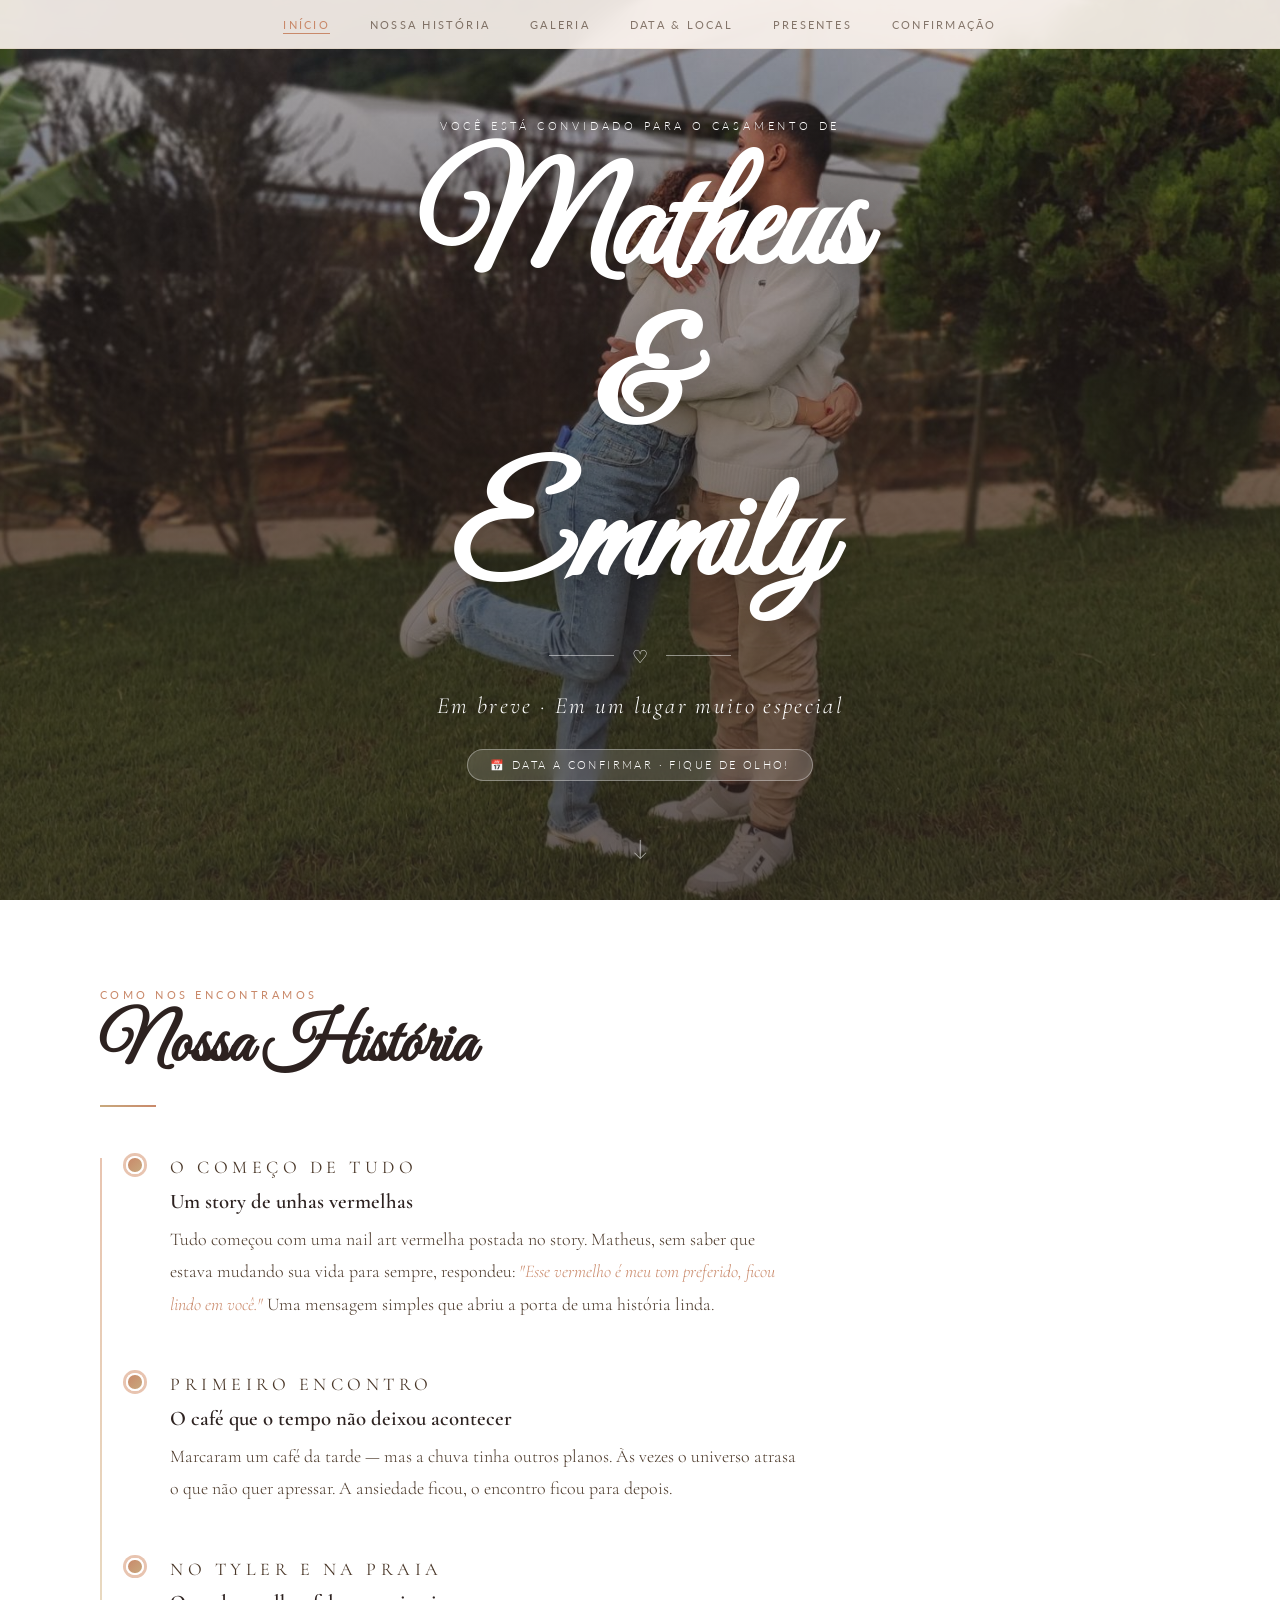
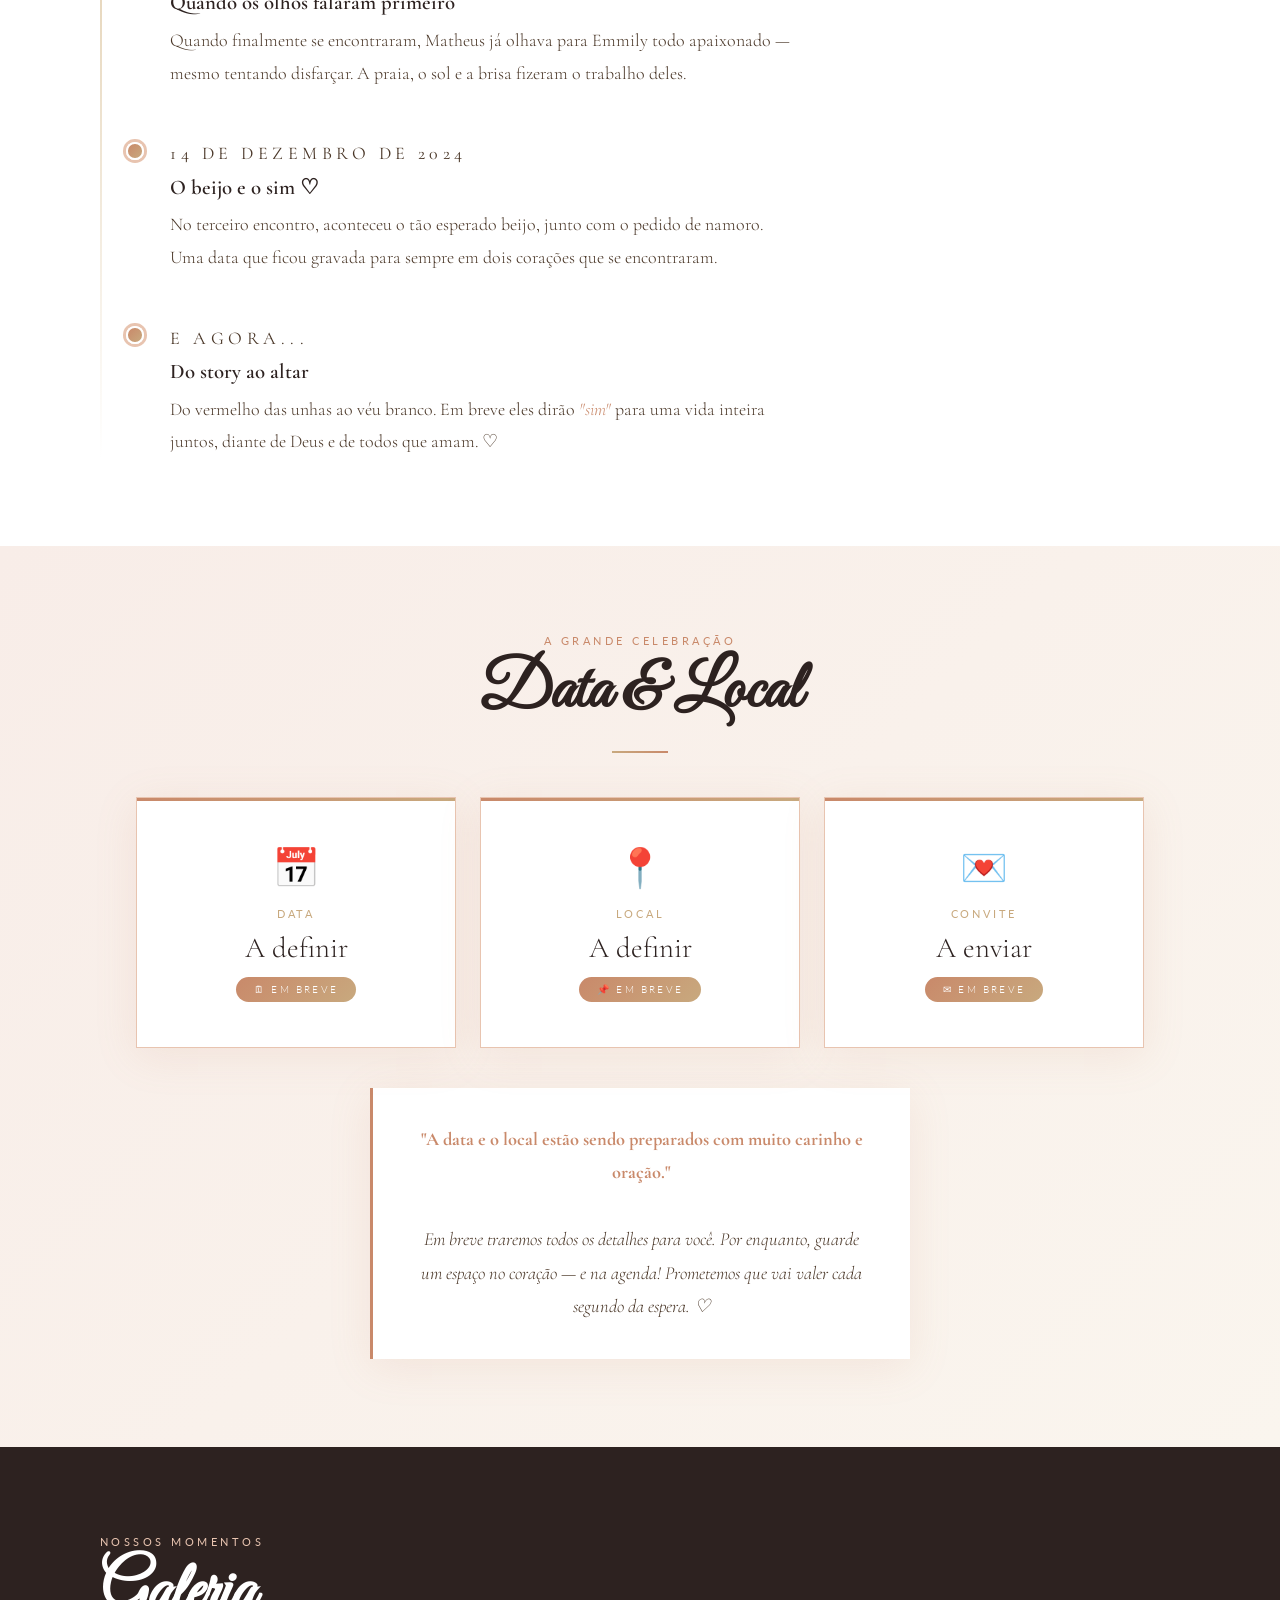
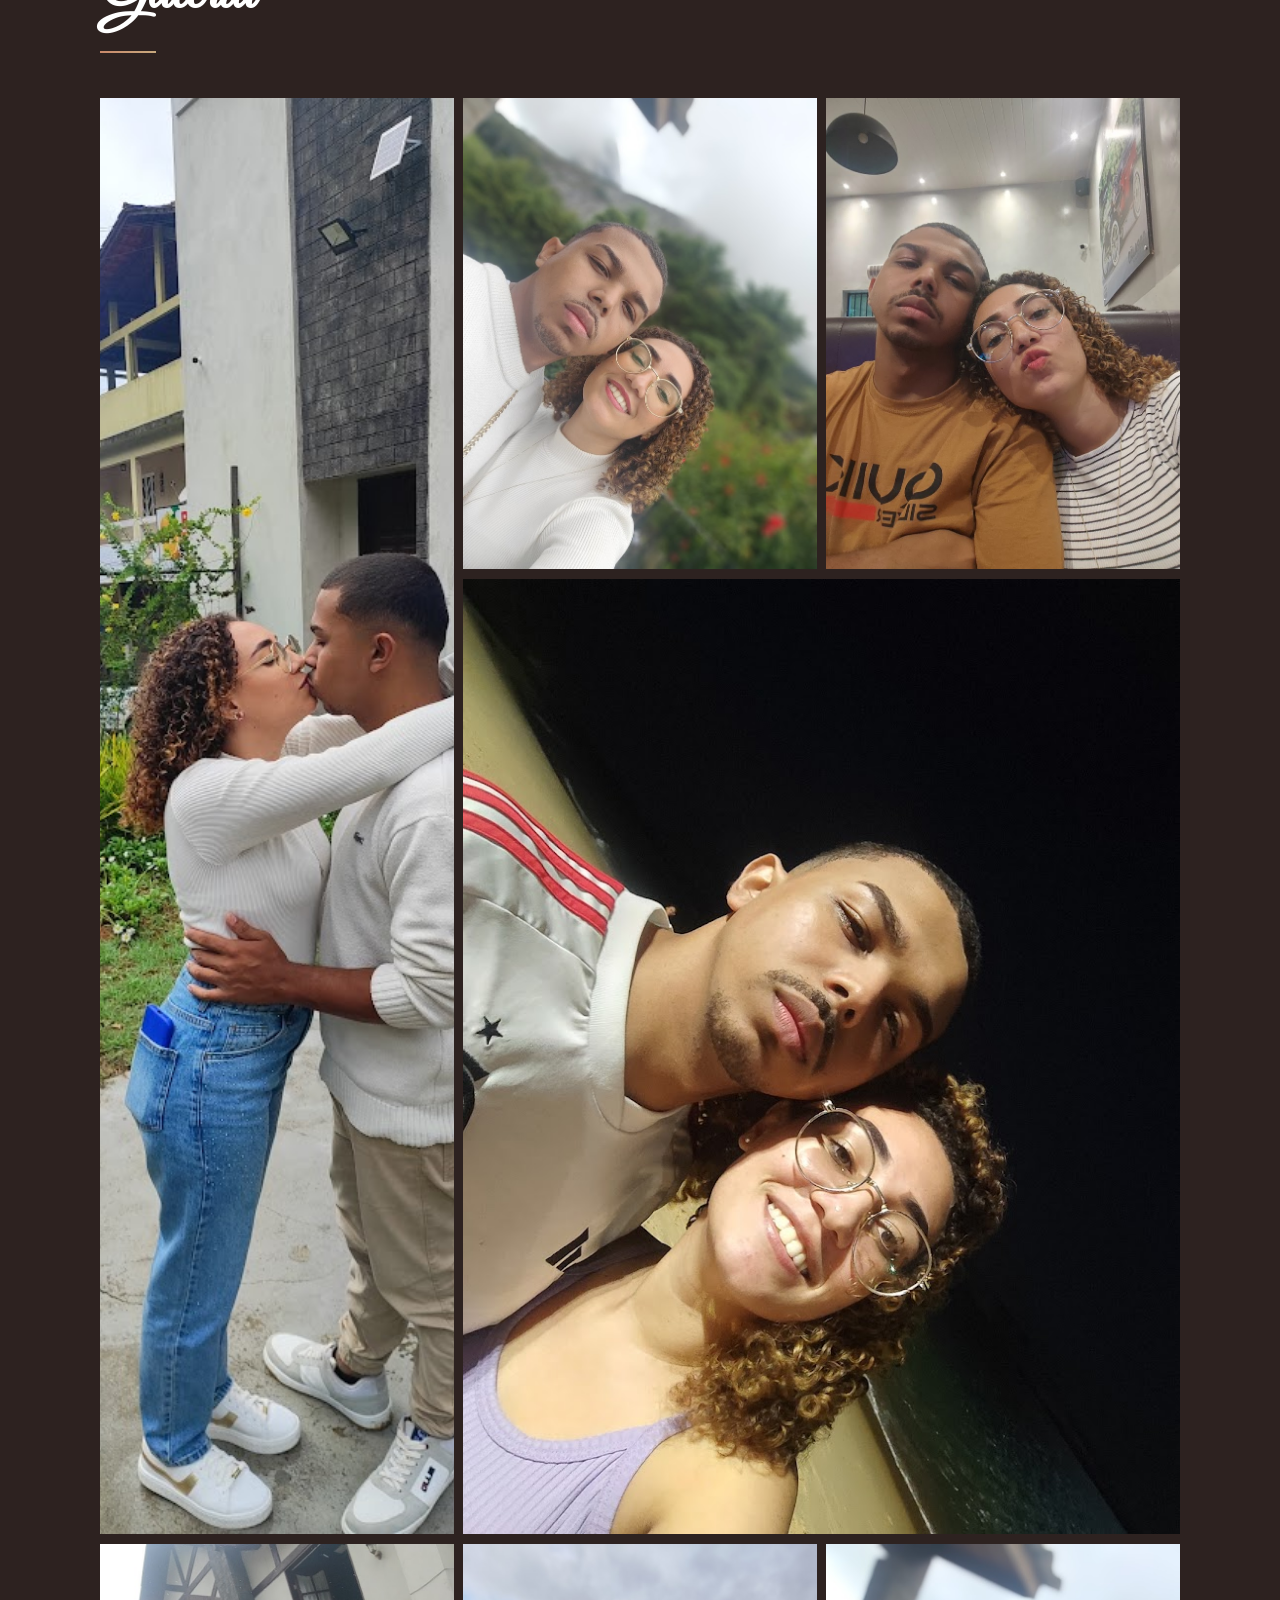
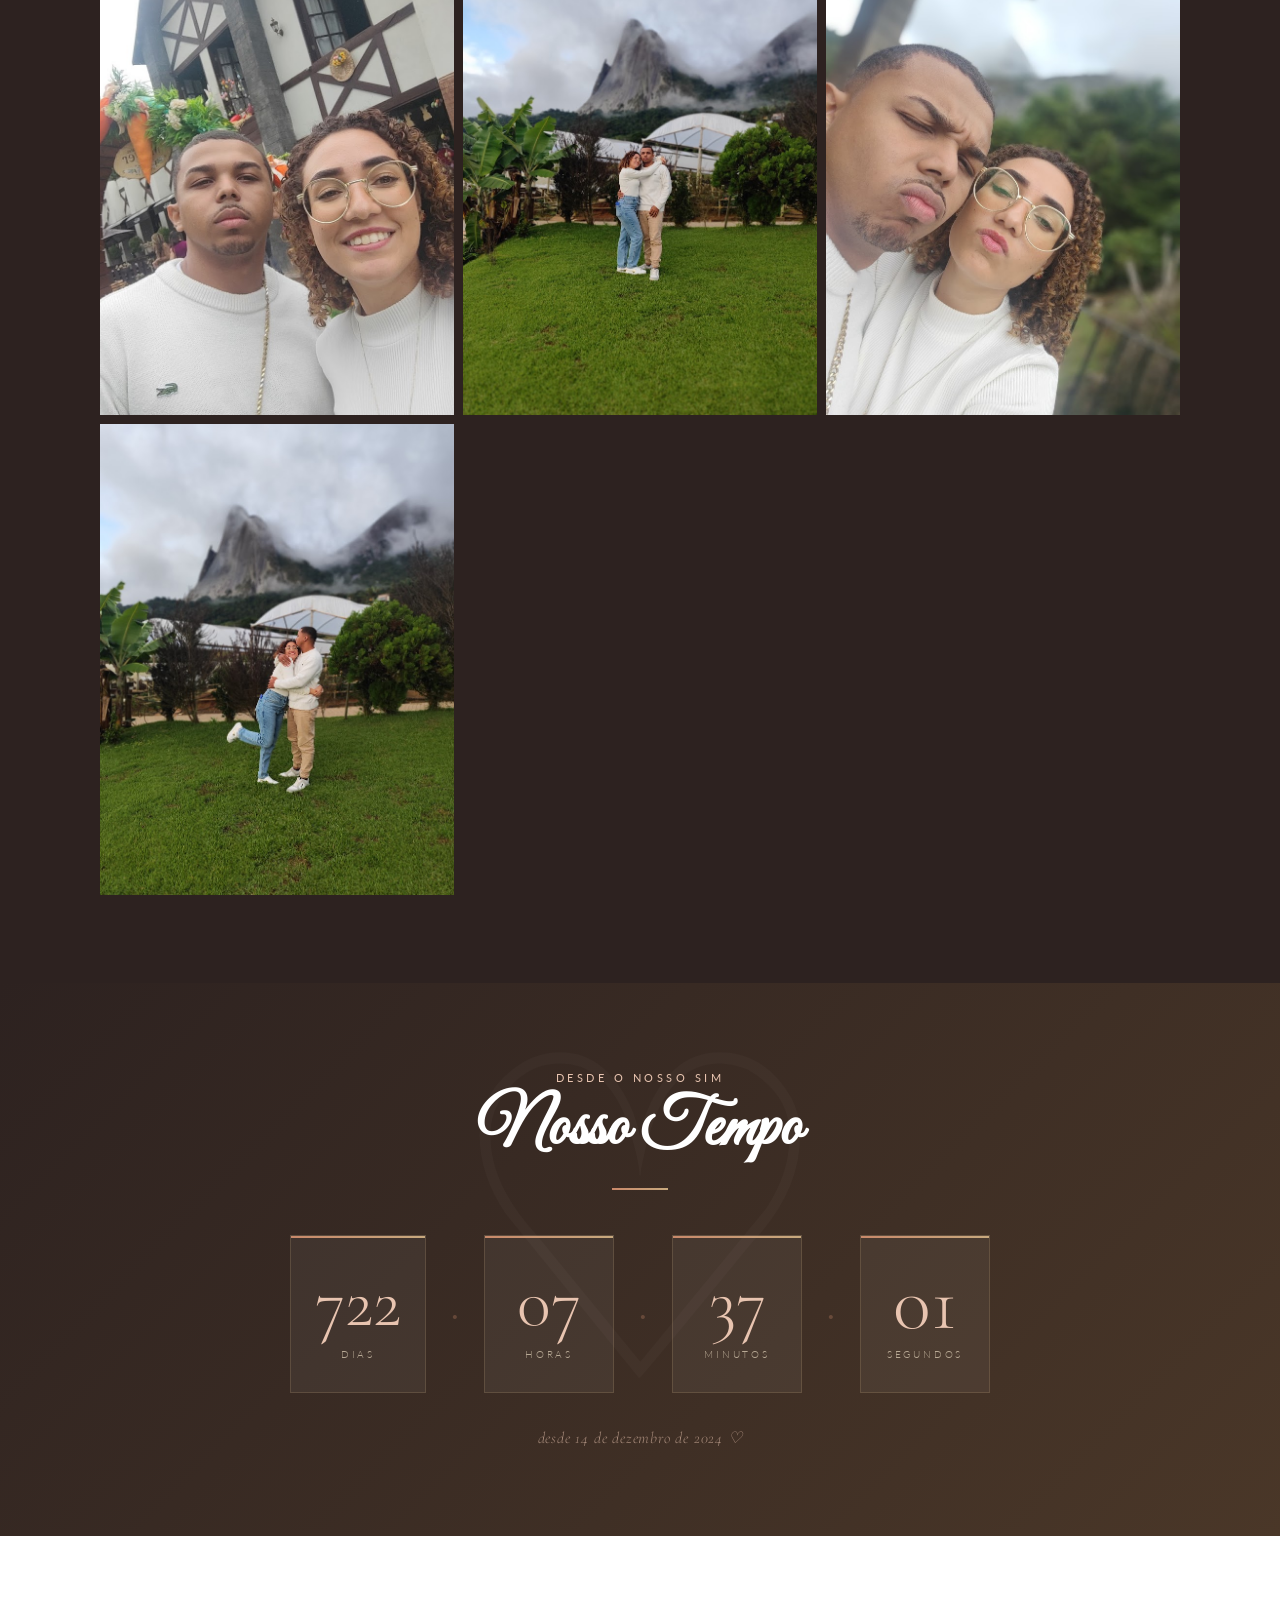
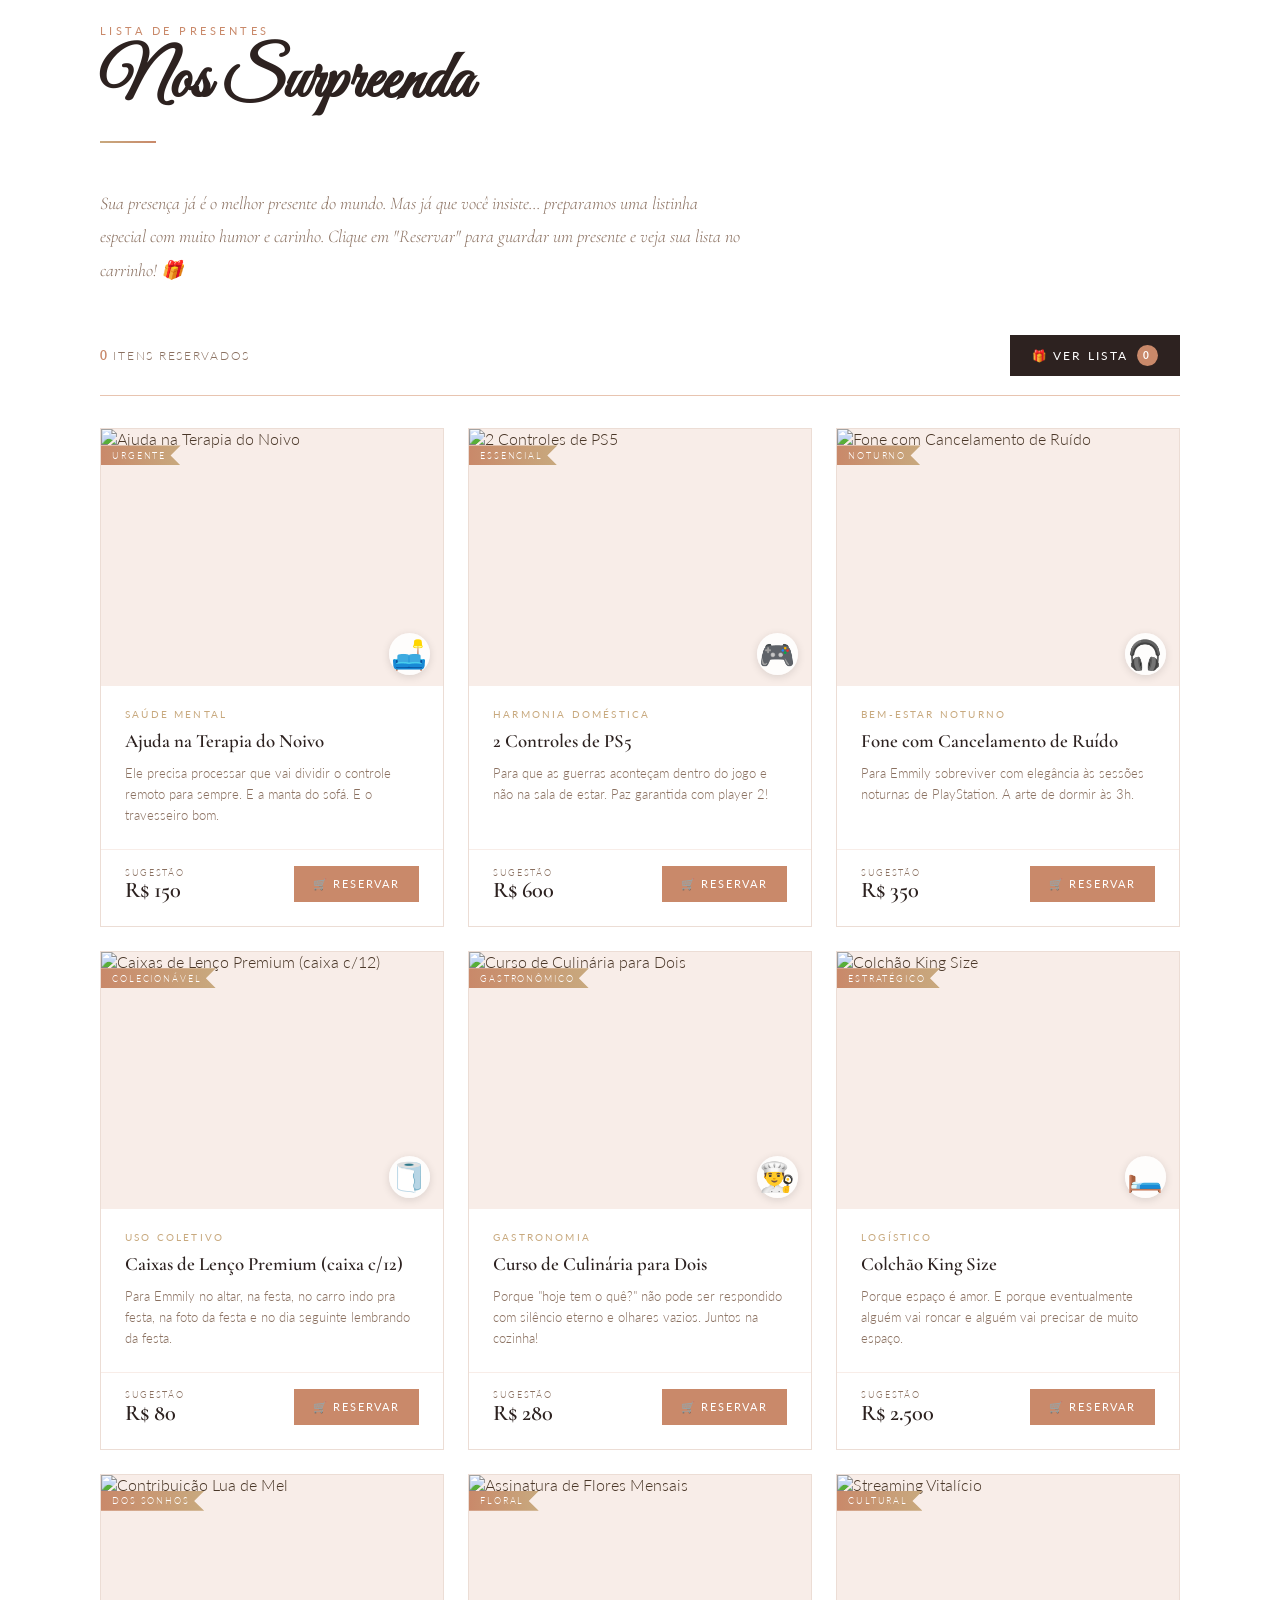
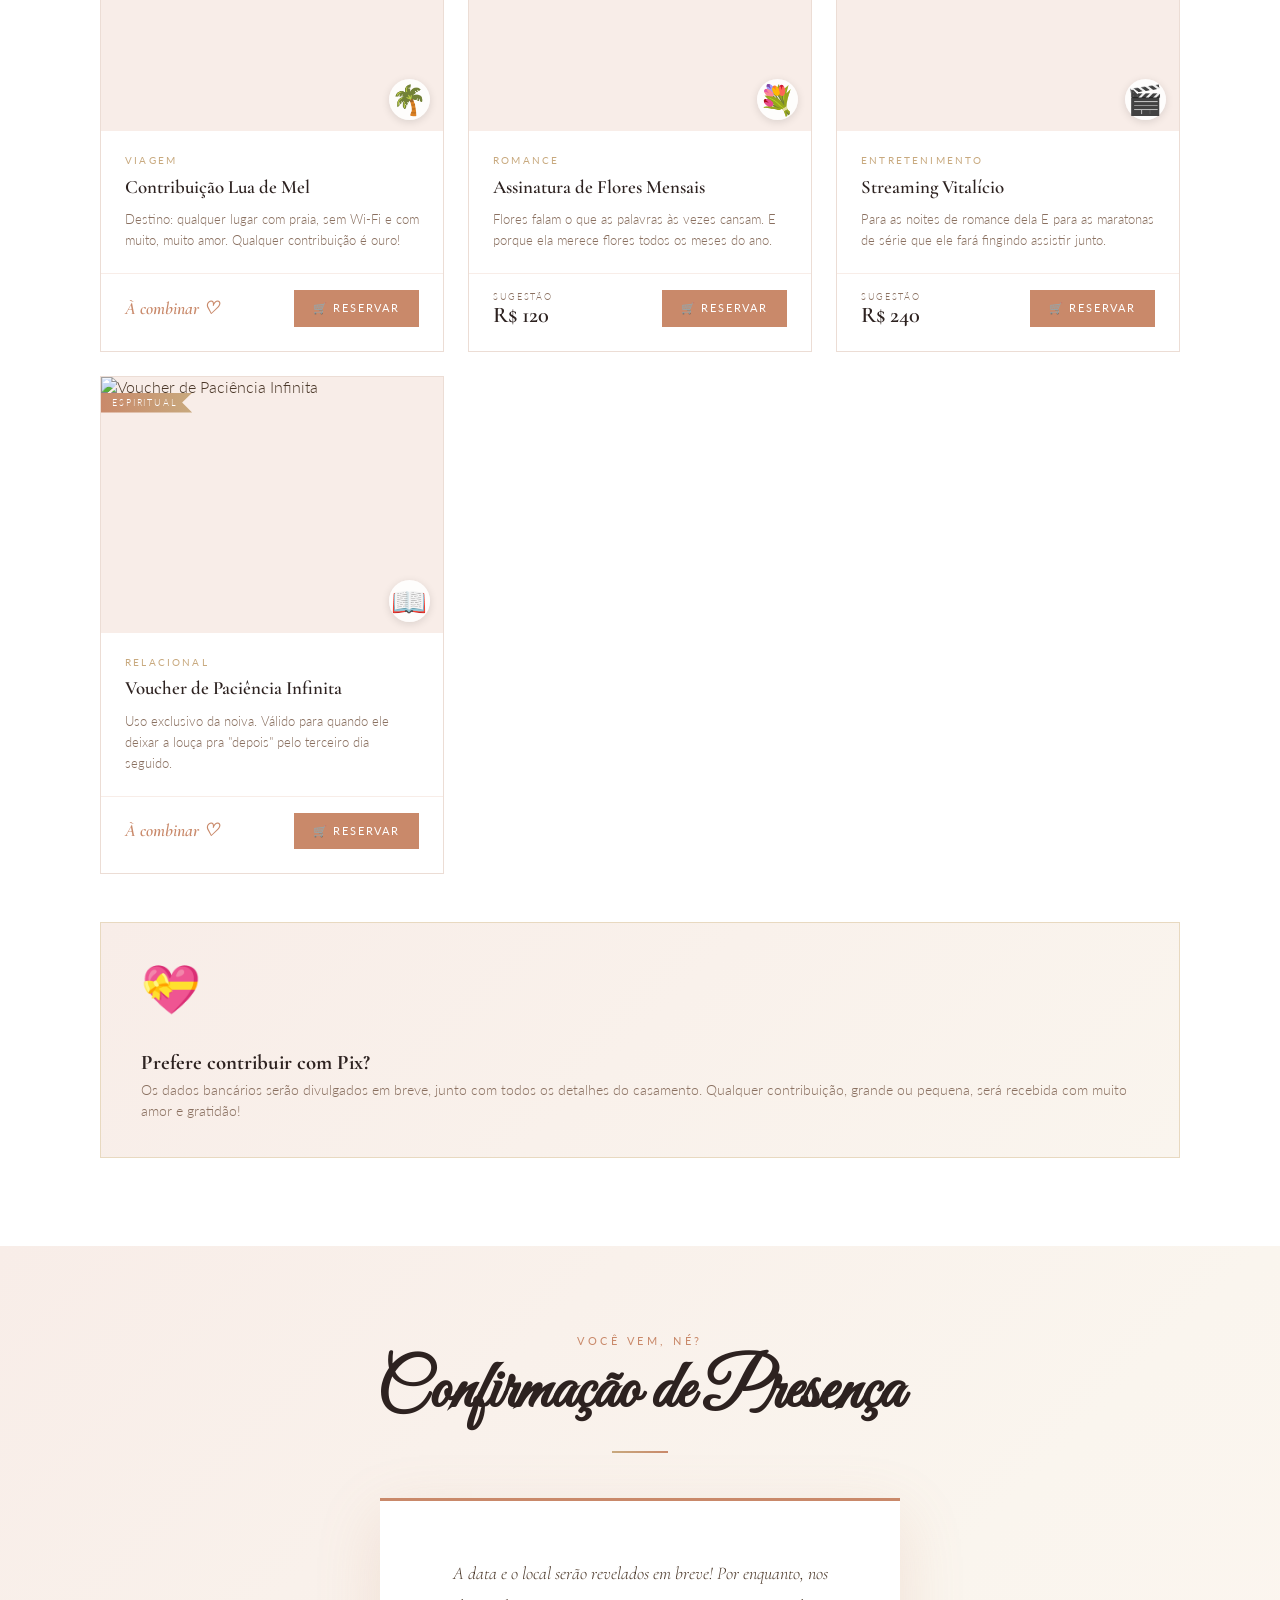
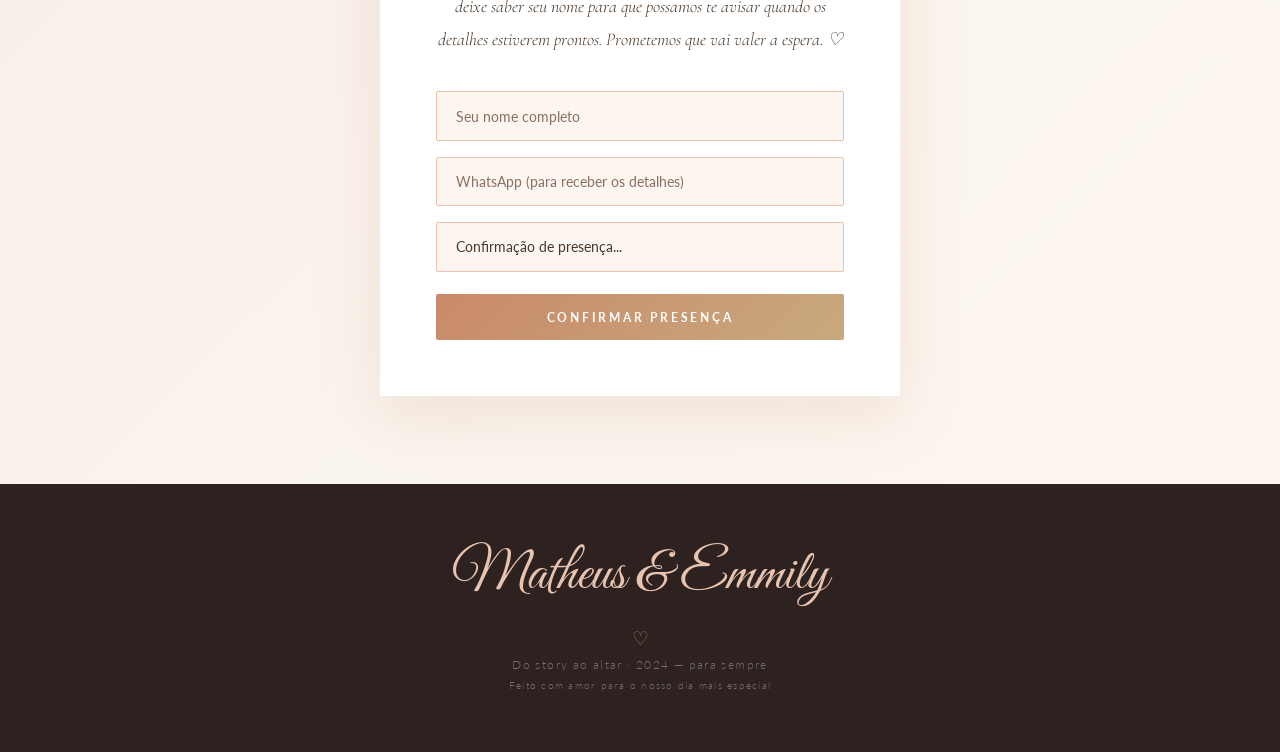
==== index.html @ 791529b6 "First Commit" ====
<!DOCTYPE html>
<html lang="pt-br">
<head>
  <meta charset="UTF-8">
  <meta name="viewport" content="width=device-width, initial-scale=1.0">
  <title>Matheus &amp; Emmily 💍</title>
  <meta name="description" content="Casamento de Matheus e Emmily — Em breve!">

  <!-- CSS -->
  <link rel="stylesheet" href="assets/css/global.css">
  <link rel="stylesheet" href="assets/css/nav.css">
  <link rel="stylesheet" href="assets/css/hero.css">
  <link rel="stylesheet" href="assets/css/historia.css">
  <link rel="stylesheet" href="assets/css/data.css">
  <link rel="stylesheet" href="assets/css/galeria.css">
  <link rel="stylesheet" href="assets/css/contador.css">
  <link rel="stylesheet" href="assets/css/presentes.css">
  <link rel="stylesheet" href="assets/css/confirmar.css">
</head>
<body>

<!-- ────────────────────────────────────────
     LIGHTBOX
──────────────────────────────────────── -->
<div class="lightbox" id="lightbox">
  <span class="lightbox-close" onclick="closeLightbox()">✕</span>
  <img id="lightbox-img" src="" alt="">
</div>

<!-- ────────────────────────────────────────
     CART MODAL
──────────────────────────────────────── -->
<div class="cart-modal-overlay" id="cart-overlay">
  <div class="cart-modal">
    <div class="cart-header">
      <h3>Lista de Presentes</h3>
      <button class="cart-close" onclick="closeCart()">✕</button>
    </div>
    <div class="cart-items" id="cart-items">
      <p class="cart-empty">Sua lista está vazia por enquanto... 🌸</p>
    </div>
    <div class="cart-total">
      <span>Total sugerido</span>
      <strong id="cart-total-val">R$ 0</strong>
    </div>
    <div class="cart-pix">
      💝 <strong>Pix e dados bancários</strong> serão divulgados junto com os detalhes do casamento em breve!
    </div>
  </div>
</div>

<!-- ────────────────────────────────────────
     NAV
──────────────────────────────────────── -->
<nav>
  <a href="#hero">Início</a>
  <a href="#historia">Nossa História</a>
  <a href="#galeria">Galeria</a>
  <a href="#data">Data &amp; Local</a>
  <a href="#presentes">Presentes</a>
  <a href="#confirmar">Confirmação</a>
</nav>

<!-- ────────────────────────────────────────
     HERO
──────────────────────────────────────── -->
<section id="hero">
  <div class="hero-bg"></div>
  <div class="hero-overlay"></div>
  <div class="petals-container" id="petals"></div>

  <div class="hero-content">
    <p class="hero-pre">Você está convidado para o casamento de</p>
    <h1 class="hero-names">Matheus<br>&amp;<br>Emmily</h1>
    <div class="hero-divider">
      <span class="line"></span>
      <span class="heart">♡</span>
      <span class="line"></span>
    </div>
    <p class="hero-date">Em breve · Em um lugar muito especial</p>
    <span class="hero-badge">📅 Data a confirmar · Fique de olho!</span>
  </div>

  <div class="hero-scroll">↓</div>
</section>

<!-- ────────────────────────────────────────
     NOSSA HISTÓRIA
──────────────────────────────────────── -->
<section id="historia">
  <div class="section-inner">
    <span class="section-tag">Como nos encontramos</span>
    <h2 class="section-title">Nossa História</h2>
    <div class="gold-line"></div>

    <div class="timeline">

      <div class="timeline-item">
        <div class="timeline-dot"></div>
        <p class="timeline-year">O começo de tudo</p>
        <h3>Um story de unhas vermelhas</h3>
        <p>
          Tudo começou com uma nail art vermelha postada no story. Matheus, sem saber que estava mudando sua vida para sempre, respondeu:
          <em>"Esse vermelho é meu tom preferido, ficou lindo em você."</em>
          Uma mensagem simples que abriu a porta de uma história linda.
        </p>
      </div>

      <div class="timeline-item">
        <div class="timeline-dot"></div>
        <p class="timeline-year">Primeiro encontro</p>
        <h3>O café que o tempo não deixou acontecer</h3>
        <p>
          Marcaram um café da tarde — mas a chuva tinha outros planos. Às vezes o universo atrasa o que não quer apressar. A ansiedade ficou, o encontro ficou para depois.
        </p>
      </div>

      <div class="timeline-item">
        <div class="timeline-dot"></div>
        <p class="timeline-year">No Tyler e na praia</p>
        <h3>Quando os olhos falaram primeiro</h3>
        <p>
          Quando finalmente se encontraram, Matheus já olhava para Emmily todo apaixonado — mesmo tentando disfarçar. A praia, o sol e a brisa fizeram o trabalho deles.
        </p>
      </div>

      <div class="timeline-item">
        <div class="timeline-dot"></div>
        <p class="timeline-year">14 de dezembro de 2024</p>
        <h3>O beijo e o sim ♡</h3>
        <p>
          No terceiro encontro, aconteceu o tão esperado beijo, junto com o pedido de namoro. Uma data que ficou gravada para sempre em dois corações que se encontraram.
        </p>
      </div>

      <div class="timeline-item">
        <div class="timeline-dot"></div>
        <p class="timeline-year">E agora...</p>
        <h3>Do story ao altar</h3>
        <p>
          Do vermelho das unhas ao véu branco. Em breve eles dirão <em>"sim"</em> para uma vida inteira juntos, diante de Deus e de todos que amam. ♡
        </p>
      </div>

    </div>
  </div>
</section>

<!-- ────────────────────────────────────────
     DATA & LOCAL
──────────────────────────────────────── -->
<section id="data">
  <div class="section-inner">
    <span class="section-tag">A grande celebração</span>
    <h2 class="section-title">Data &amp; Local</h2>
    <div class="gold-line"></div>

    <div class="data-cards">
      <div class="data-card">
        <div class="data-card-icon">📅</div>
        <h3>Data</h3>
        <div class="value">A definir</div>
        <span class="tbd-pill">🗓 Em breve</span>
      </div>
      <div class="data-card">
        <div class="data-card-icon">📍</div>
        <h3>Local</h3>
        <div class="value">A definir</div>
        <span class="tbd-pill">📌 Em breve</span>
      </div>
      <div class="data-card">
        <div class="data-card-icon">💌</div>
        <h3>Convite</h3>
        <div class="value">A enviar</div>
        <span class="tbd-pill">✉ Em breve</span>
      </div>
    </div>

    <div class="data-message">
      <p>
        <strong>"A data e o local estão sendo preparados com muito carinho e oração."</strong><br><br>
        Em breve traremos todos os detalhes para você. Por enquanto, guarde um espaço no coração — e na agenda! Prometemos que vai valer cada segundo da espera. ♡
      </p>
    </div>
  </div>
</section>

<!-- ────────────────────────────────────────
     GALERIA
──────────────────────────────────────── -->
<section id="galeria">
  <div class="section-inner">
    <span class="section-tag">Nossos momentos</span>
    <h2 class="section-title">Galeria</h2>
    <div class="gold-line"></div>

    <div class="gallery-grid">
      <div class="gallery-item tall" onclick="openLightbox(this)">
        <img src="assets/img/galeria/pa_beijo.jpg" alt="Beijo">
        <div class="gi-overlay"><span class="gallery-caption">Amor</span></div>
      </div>
      <div class="gallery-item" onclick="openLightbox(this)">
        <img src="assets/img/galeria/pa_selfie2.jpg" alt="Nós">
        <div class="gi-overlay"><span class="gallery-caption">Nós ♡</span></div>
      </div>
      <div class="gallery-item" onclick="openLightbox(this)">
        <img src="assets/img/galeria/garajao.jpg" alt="Garajão">
        <div class="gi-overlay"><span class="gallery-caption">Fofa ❤️</span></div>
      </div>
      <div class="gallery-item wide" onclick="openLightbox(this)">
        <img src="assets/img/galeria/praia.jpg" alt="Praia" style="min-height:260px;">
        <div class="gi-overlay"><span class="gallery-caption">Nossa Praia</span></div>
      </div>
      <div class="gallery-item" onclick="openLightbox(this)">
        <img src="assets/img/galeria/pa_selfie.jpg" alt="Selfie">
        <div class="gi-overlay"><span class="gallery-caption">Juntos</span></div>
      </div>
      <div class="gallery-item" onclick="openLightbox(this)">
        <img src="assets/img/galeria/pa_pedra.jpg" alt="Pedra">
        <div class="gi-overlay"><span class="gallery-caption">Aventura</span></div>
      </div>
      <div class="gallery-item" onclick="openLightbox(this)">
        <img src="assets/img/galeria/pa_selfie3.jpg" alt="Sorriso">
        <div class="gi-overlay"><span class="gallery-caption">Sorriso</span></div>
      </div>
      <div class="gallery-item" onclick="openLightbox(this)">
        <img src="assets/img/galeria/pa_pedra_abraco.jpg" alt="Abraço">
        <div class="gi-overlay"><span class="gallery-caption">Abraço</span></div>
      </div>
    </div>
  </div>
</section>

<!-- ────────────────────────────────────────
     CONTADOR
──────────────────────────────────────── -->
<section id="contador">
  <div class="section-inner">
    <span class="section-tag">Desde o nosso sim</span>
    <h2 class="section-title">Nosso Tempo</h2>
    <div class="gold-line"></div>

    <div class="counter-grid">
      <div class="counter-item">
        <div class="counter-num" id="c-dias">0</div>
        <div class="counter-label">Dias</div>
      </div>
      <div class="counter-sep">·</div>
      <div class="counter-item">
        <div class="counter-num" id="c-horas">00</div>
        <div class="counter-label">Horas</div>
      </div>
      <div class="counter-sep">·</div>
      <div class="counter-item">
        <div class="counter-num" id="c-min">00</div>
        <div class="counter-label">Minutos</div>
      </div>
      <div class="counter-sep">·</div>
      <div class="counter-item">
        <div class="counter-num" id="c-seg">00</div>
        <div class="counter-label">Segundos</div>
      </div>
    </div>

    <p class="counter-since">desde 14 de dezembro de 2024 ♡</p>
  </div>
</section>

<!-- ────────────────────────────────────────
     PRESENTES
──────────────────────────────────────── -->
<section id="presentes">
  <div class="section-inner">
    <span class="section-tag">Lista de presentes</span>
    <h2 class="section-title">Nos Surpreenda</h2>
    <div class="gold-line"></div>

    <p class="presentes-intro">
      Sua presença já é o melhor presente do mundo. Mas já que você insiste... 
      preparamos uma listinha especial com muito humor e carinho. Clique em "Reservar" 
      para guardar um presente e veja sua lista no carrinho! 🎁
    </p>

    <!-- Store toolbar -->
    <div class="store-toolbar">
      <span class="store-count">
        <strong id="store-reserved-count">0</strong> itens reservados
      </span>
      <button class="store-cart-btn" onclick="openCart()">
        🎁 Ver lista
        <span class="cart-badge" id="cart-badge">0</span>
      </button>
    </div>

    <!-- Product grid (rendered by JS) -->
    <div class="gift-grid" id="gift-grid"></div>

    <!-- Pix banner -->
    <div class="pix-banner">
      <div class="pix-icon">💝</div>
      <div class="pix-text">
        <h4>Prefere contribuir com Pix?</h4>
        <p>Os dados bancários serão divulgados em breve, junto com todos os detalhes do casamento. Qualquer contribuição, grande ou pequena, será recebida com muito amor e gratidão!</p>
      </div>
    </div>
  </div>
</section>

<!-- ────────────────────────────────────────
     CONFIRMAR PRESENÇA
──────────────────────────────────────── -->
<section id="confirmar">
  <div class="section-inner">
    <div style="text-align:center; margin-bottom:2.5rem;">
      <span class="section-tag">Você vem, né?</span>
      <h2 class="section-title">Confirmação de Presença</h2>
      <div class="gold-line"></div>
    </div>

    <div style="display:flex; justify-content:center;">
      <div class="rsvp-box">
        <p class="rsvp-note">
          A data e o local serão revelados em breve! Por enquanto, nos deixe saber seu nome para que possamos te avisar quando os detalhes estiverem prontos. Prometemos que vai valer a espera. ♡
        </p>
        <div class="rsvp-form">
          <input type="text"  id="rsvp-nome" placeholder="Seu nome completo">
          <input type="tel"   id="rsvp-tel"  placeholder="WhatsApp (para receber os detalhes)">
          <select id="rsvp-conf">
            <option value="">Confirmação de presença...</option>
            <option value="sim">✅ Sim, com certeza!</option>
            <option value="talvez">🤔 Provavelmente sim</option>
            <option value="nao">💔 Infelizmente não poderei ir</option>
          </select>
          <button class="rsvp-btn" onclick="submitRSVP()">Confirmar Presença</button>
        </div>
        <p class="rsvp-success" id="rsvp-success"></p>
      </div>
    </div>
  </div>
</section>

<!-- ────────────────────────────────────────
     FOOTER
──────────────────────────────────────── -->
<footer>
  <span class="footer-names">Matheus &amp; Emmily</span>
  <span class="footer-heart">♡</span>
  <p>Do story ao altar · 2024 — para sempre</p>
  <p style="margin-top:0.5rem; font-size:0.65rem;">Feito com amor para o nosso dia mais especial</p>
</footer>

<!-- ────────────────────────────────────────
     SCRIPTS
──────────────────────────────────────── -->
<script src="assets/js/main.js"></script>
<script src="assets/js/contador.js"></script>
<script src="assets/js/presentes.js"></script>

</body>
</html>
---- assets/css/global.css ----
/* ══════════════════════════════════════
   GLOBAL · Matheus & Emmily
   ══════════════════════════════════════ */

@import url('https://fonts.googleapis.com/css2?family=Cormorant+Garamond:ital,wght@0,300;0,400;0,600;1,300;1,400&family=Great+Vibes&family=Lato:wght@300;400;700&display=swap');

:root {
  --rose:         #c9896a;
  --rose-dark:    #a86b50;
  --rose-light:   #e8c4b0;
  --rose-pale:    #f8ede8;
  --gold:         #c8a97e;
  --gold-light:   #e8d9c0;
  --gold-pale:    #faf5ee;
  --dark:         #2d2220;
  --dark-mid:     #4a3728;
  --cream:        #fdf6f0;
  --white:        #ffffff;
  --text:         #4a3728;
  --text-light:   #8a7060;
  --shadow-soft:  0 8px 40px rgba(201,137,106,0.13);
  --shadow-mid:   0 20px 60px rgba(201,137,106,0.18);
  --radius:       2px;
  --transition:   0.3s ease;
}

*, *::before, *::after { margin: 0; padding: 0; box-sizing: border-box; }

html { scroll-behavior: smooth; font-size: 16px; }

body {
  font-family: 'Lato', sans-serif;
  font-weight: 300;
  background: var(--cream);
  color: var(--text);
  overflow-x: hidden;
}

img { display: block; max-width: 100%; }

a { text-decoration: none; color: inherit; }

/* ── Utility ── */
.section-inner { max-width: 1080px; margin: 0 auto; }

section { padding: 5.5rem 2rem; }

.section-tag {
  display: block;
  font-size: 0.68rem;
  font-weight: 400;
  letter-spacing: 0.32em;
  text-transform: uppercase;
  color: var(--rose);
  margin-bottom: 0.55rem;
}

.section-title {
  font-family: 'Great Vibes', cursive;
  font-size: clamp(2.8rem, 5.5vw, 4.2rem);
  color: var(--dark);
  line-height: 1.1;
  margin-bottom: 0.4rem;
}

.gold-line {
  width: 56px;
  height: 2px;
  background: linear-gradient(90deg, var(--gold), var(--rose));
  margin: 1.3rem 0 2.8rem;
}

/* ── Animations ── */
@keyframes fadeUp {
  from { opacity: 0; transform: translateY(32px); }
  to   { opacity: 1; transform: translateY(0); }
}

@keyframes fadeIn {
  from { opacity: 0; }
  to   { opacity: 1; }
}

@keyframes bounce {
  0%, 100% { transform: translateX(-50%) translateY(0); }
  50%       { transform: translateX(-50%) translateY(9px); }
}

@keyframes fall {
  0%   { transform: translateY(-30px) rotate(0deg); opacity: 0; }
  8%   { opacity: 0.7; }
  88%  { opacity: 0.25; }
  100% { transform: translateY(105vh) rotate(400deg); opacity: 0; }
}

@keyframes shimmer {
  0%   { background-position: -200% center; }
  100% { background-position: 200% center; }
}

/* ── Toast ── */
.toast {
  position: fixed;
  bottom: 2rem;
  left: 50%;
  transform: translateX(-50%);
  background: var(--rose);
  color: #fff;
  padding: 0.85rem 2rem;
  font-family: 'Cormorant Garamond', serif;
  font-size: 1.05rem;
  z-index: 9999;
  border-radius: var(--radius);
  animation: fadeUp 0.4s ease;
  white-space: nowrap;
  box-shadow: var(--shadow-mid);
}

/* ── Lightbox ── */
.lightbox {
  position: fixed;
  inset: 0;
  background: rgba(0,0,0,0.93);
  z-index: 9000;
  display: none;
  align-items: center;
  justify-content: center;
}
.lightbox.open { display: flex; }
.lightbox img  { max-width: 92vw; max-height: 92vh; object-fit: contain; }
.lightbox-close {
  position: absolute;
  top: 1.5rem; right: 2rem;
  color: #fff;
  font-size: 2rem;
  cursor: pointer;
  opacity: 0.65;
  transition: opacity var(--transition);
}
.lightbox-close:hover { opacity: 1; }

/* ── Responsive ── */
@media (max-width: 680px) {
  section { padding: 4rem 1.2rem; }
  .section-title { font-size: clamp(2.2rem, 8vw, 3rem); }
}
---- assets/css/nav.css ----
/* ══════════════════════════════════════
   NAV
   ══════════════════════════════════════ */

nav {
  position: fixed;
  top: 0; left: 0; right: 0;
  z-index: 500;
  display: flex;
  justify-content: center;
  align-items: center;
  gap: 2.5rem;
  padding: 1.1rem 2rem;
  background: rgba(253,246,240,0.9);
  backdrop-filter: blur(14px);
  border-bottom: 1px solid rgba(200,169,126,0.22);
  transition: all 0.35s;
}

nav.scrolled {
  padding: 0.8rem 2rem;
  box-shadow: 0 4px 24px rgba(201,137,106,0.1);
}

nav a {
  font-family: 'Lato', sans-serif;
  font-size: 0.7rem;
  font-weight: 400;
  letter-spacing: 0.2em;
  text-transform: uppercase;
  color: var(--text);
  opacity: 0.65;
  transition: opacity var(--transition), color var(--transition);
  position: relative;
}

nav a::after {
  content: '';
  position: absolute;
  bottom: -3px; left: 0; right: 0;
  height: 1px;
  background: var(--rose);
  transform: scaleX(0);
  transition: transform 0.3s ease;
}

nav a:hover        { opacity: 1; color: var(--rose); }
nav a:hover::after { transform: scaleX(1); }
nav a.active       { opacity: 1; color: var(--rose); }
nav a.active::after{ transform: scaleX(1); }

@media (max-width: 680px) {
  nav { gap: 1rem; flex-wrap: wrap; padding: 0.8rem 1rem; }
  nav a { font-size: 0.62rem; letter-spacing: 0.14em; }
}
---- assets/css/hero.css ----
/* ══════════════════════════════════════
   HERO
   ══════════════════════════════════════ */

#hero {
  height: 100vh;
  min-height: 600px;
  position: relative;
  display: flex;
  align-items: center;
  justify-content: center;
  overflow: hidden;
}

.hero-bg {
  position: absolute; inset: 0;
  background-image: url('../img/inicio/fundo.jpg');
  background-size: cover;
  background-position: center top;
  transform: scale(1.06);
  transition: transform 9s ease;
}
#hero:hover .hero-bg { transform: scale(1); }

.hero-overlay {
  position: absolute; inset: 0;
  background: linear-gradient(
    to bottom,
    rgba(45,34,32,0.25) 0%,
    rgba(45,34,32,0.52) 45%,
    rgba(45,34,32,0.72) 100%
  );
}

.hero-content {
  position: relative;
  text-align: center;
  color: #fff;
  padding: 2rem;
  z-index: 2;
}

.hero-pre {
  font-size: 0.7rem;
  letter-spacing: 0.34em;
  text-transform: uppercase;
  opacity: 0.82;
  margin-bottom: 1.3rem;
  animation: fadeUp 1s ease 0.3s both;
}

.hero-names {
  font-family: 'Great Vibes', cursive;
  font-size: clamp(4.5rem, 12vw, 9rem);
  line-height: 1.08;
  text-shadow: 0 3px 40px rgba(0,0,0,0.28);
  animation: fadeUp 1s ease 0.6s both;
}

.hero-divider {
  display: flex;
  align-items: center;
  justify-content: center;
  gap: 1.1rem;
  margin: 1.6rem 0;
  animation: fadeUp 1s ease 0.9s both;
}
.hero-divider span.line { width: 65px; height: 1px; background: rgba(255,255,255,0.48); }
.hero-divider .heart    { font-size: 1.15rem; }

.hero-date {
  font-family: 'Cormorant Garamond', serif;
  font-size: clamp(1rem, 2.5vw, 1.45rem);
  letter-spacing: 0.1em;
  font-style: italic;
  opacity: 0.88;
  animation: fadeUp 1s ease 1.1s both;
}

.hero-badge {
  margin-top: 1.8rem;
  display: inline-block;
  background: rgba(255,255,255,0.14);
  border: 1px solid rgba(255,255,255,0.35);
  backdrop-filter: blur(8px);
  padding: 0.5rem 1.4rem;
  font-size: 0.68rem;
  letter-spacing: 0.22em;
  text-transform: uppercase;
  border-radius: 50px;
  animation: fadeUp 1s ease 1.3s both;
}

.hero-scroll {
  position: absolute;
  bottom: 2.5rem; left: 50%;
  transform: translateX(-50%);
  color: #fff;
  font-size: 1.4rem;
  opacity: 0.6;
  animation: bounce 2.2s infinite 2s;
  z-index: 2;
}

/* Petals */
.petals-container {
  position: absolute; inset: 0;
  pointer-events: none;
  overflow: hidden;
  z-index: 1;
}
.petal {
  position: absolute;
  top: -30px;
  animation: fall linear infinite;
  opacity: 0.55;
  user-select: none;
}
---- assets/css/historia.css ----
/* ══════════════════════════════════════
   NOSSA HISTÓRIA
   ══════════════════════════════════════ */

#historia { background: var(--white); }

.timeline {
  position: relative;
  padding-left: 2.2rem;
  max-width: 700px;
}
.timeline::before {
  content: '';
  position: absolute;
  left: 0; top: 0.4rem; bottom: 0;
  width: 2px;
  background: linear-gradient(to bottom, var(--rose-light), var(--gold-light), transparent);
}

.timeline-item {
  position: relative;
  padding: 0 0 3rem 2.2rem;
  opacity: 0;
  transform: translateX(-22px);
  transition: opacity 0.65s ease, transform 0.65s ease;
}
.timeline-item.visible { opacity: 1; transform: translateX(0); }
.timeline-item:last-child { padding-bottom: 0; }

.timeline-dot {
  position: absolute;
  left: -0.55rem; top: 0.3rem;
  width: 1.1rem; height: 1.1rem;
  border-radius: 50%;
  background: linear-gradient(135deg, var(--rose), var(--gold));
  border: 2.5px solid var(--white);
  box-shadow: 0 0 0 3px var(--rose-light);
}

.timeline-year {
  font-size: 0.65rem;
  letter-spacing: 0.25em;
  text-transform: uppercase;
  color: var(--gold);
  font-weight: 400;
  margin-bottom: 0.3rem;
}

.timeline-item h3 {
  font-family: 'Cormorant Garamond', serif;
  font-size: 1.3rem;
  font-weight: 600;
  color: var(--dark);
  margin-bottom: 0.55rem;
}

.timeline-item p {
  font-family: 'Cormorant Garamond', serif;
  font-size: 1.12rem;
  line-height: 1.82;
  color: var(--text);
}

.timeline-item em {
  color: var(--rose);
  font-style: italic;
}
---- assets/css/data.css ----
/* ══════════════════════════════════════
   DATA & LOCAL
   ══════════════════════════════════════ */

#data {
  background: linear-gradient(135deg, var(--rose-pale) 0%, var(--gold-pale) 100%);
  text-align: center;
}

#data .gold-line { margin-left: auto; margin-right: auto; }

.data-cards {
  display: flex;
  justify-content: center;
  gap: 1.5rem;
  flex-wrap: wrap;
  margin-bottom: 2.5rem;
}

.data-card {
  background: var(--white);
  padding: 2.8rem 3rem;
  flex: 1;
  min-width: 240px;
  max-width: 320px;
  box-shadow: var(--shadow-soft);
  border: 1px solid var(--rose-light);
  position: relative;
  overflow: hidden;
}

.data-card::before {
  content: '';
  position: absolute;
  top: 0; left: 0; right: 0;
  height: 3px;
  background: linear-gradient(90deg, var(--rose), var(--gold));
}

.data-card-icon {
  font-size: 2.4rem;
  margin-bottom: 1rem;
}

.data-card h3 {
  font-family: 'Lato', sans-serif;
  font-size: 0.7rem;
  letter-spacing: 0.25em;
  text-transform: uppercase;
  color: var(--gold);
  font-weight: 400;
  margin-bottom: 0.7rem;
}

.data-card .value {
  font-family: 'Cormorant Garamond', serif;
  font-size: 1.8rem;
  font-weight: 300;
  color: var(--dark);
  line-height: 1.2;
}

.tbd-pill {
  display: inline-flex;
  align-items: center;
  gap: 0.4rem;
  background: linear-gradient(135deg, var(--rose), var(--gold));
  color: #fff;
  font-size: 0.62rem;
  letter-spacing: 0.22em;
  text-transform: uppercase;
  padding: 0.4rem 1.1rem;
  border-radius: 50px;
  margin-top: 0.7rem;
}

.data-message {
  max-width: 540px;
  margin: 0 auto;
  background: var(--white);
  padding: 2.2rem 2.8rem;
  border-left: 3px solid var(--rose);
  box-shadow: var(--shadow-soft);
}

.data-message p {
  font-family: 'Cormorant Garamond', serif;
  font-style: italic;
  font-size: 1.15rem;
  line-height: 1.82;
  color: var(--text);
}

.data-message strong {
  color: var(--rose);
  font-style: normal;
}

@media (max-width: 680px) {
  .data-card { padding: 2rem 1.8rem; }
  .data-message { padding: 1.8rem 1.5rem; }
}
---- assets/css/galeria.css ----
/* ══════════════════════════════════════
   GALERIA
   ══════════════════════════════════════ */

#galeria {
  background: var(--dark);
  padding-bottom: 5.5rem;
}

#galeria .section-tag   { color: var(--rose-light); }
#galeria .section-title { color: var(--white); }
#galeria .gold-line {
  background: linear-gradient(90deg, var(--rose), var(--gold));
}

.gallery-grid {
  display: grid;
  grid-template-columns: repeat(3, 1fr);
  gap: 0.6rem;
}

.gallery-item {
  overflow: hidden;
  position: relative;
  cursor: pointer;
  background: var(--dark-mid);
}
.gallery-item.tall { grid-row: span 2; }
.gallery-item.wide { grid-column: span 2; }

.gallery-item img {
  width: 100%; height: 100%;
  object-fit: cover;
  min-height: 180px;
  display: block;
  transition: transform 0.65s ease;
}
.gallery-item:hover img { transform: scale(1.07); }

.gallery-item .gi-overlay {
  position: absolute; inset: 0;
  background: rgba(45,34,32,0);
  transition: background 0.4s;
  display: flex;
  align-items: flex-end;
  padding: 1.4rem;
}
.gallery-item:hover .gi-overlay { background: rgba(45,34,32,0.42); }

.gallery-caption {
  font-family: 'Great Vibes', cursive;
  color: #fff;
  font-size: 1.7rem;
  opacity: 0;
  transform: translateY(10px);
  transition: opacity 0.4s, transform 0.4s;
}
.gallery-item:hover .gallery-caption {
  opacity: 1;
  transform: translateY(0);
}

@media (max-width: 680px) {
  .gallery-grid {
    grid-template-columns: 1fr 1fr;
  }
  .gallery-item.wide { grid-column: span 1; }
  .gallery-item.tall { grid-row: span 1; }
}
---- assets/css/contador.css ----
/* ══════════════════════════════════════
   CONTADOR
   ══════════════════════════════════════ */

#contador {
  background: linear-gradient(135deg, var(--dark) 0%, var(--dark-mid) 100%);
  text-align: center;
  position: relative;
  overflow: hidden;
}

#contador::before {
  content: '♡';
  position: absolute;
  font-size: 28rem;
  color: rgba(255,255,255,0.022);
  top: 50%; left: 50%;
  transform: translate(-50%, -50%);
  font-family: 'Great Vibes', cursive;
  pointer-events: none;
}

#contador .section-tag   { color: var(--rose-light); }
#contador .section-title { color: var(--white); }
#contador .gold-line {
  background: linear-gradient(90deg, var(--rose), var(--gold));
  margin-left: auto;
  margin-right: auto;
}

.counter-grid {
  display: flex;
  justify-content: center;
  align-items: center;
  gap: 1.5rem;
  flex-wrap: wrap;
  margin-top: 0.5rem;
}

.counter-item {
  text-align: center;
  min-width: 130px;
  background: rgba(255,255,255,0.05);
  border: 1px solid rgba(200,169,126,0.2);
  padding: 2rem 1.5rem;
  position: relative;
}
.counter-item::before {
  content: '';
  position: absolute;
  top: 0; left: 0; right: 0;
  height: 2px;
  background: linear-gradient(90deg, var(--rose), var(--gold));
}

.counter-num {
  font-family: 'Cormorant Garamond', serif;
  font-size: clamp(3rem, 5.5vw, 4.5rem);
  font-weight: 300;
  color: var(--rose-light);
  line-height: 1;
  transition: transform 0.3s;
}
.counter-num.tick { transform: scale(1.12); }

.counter-label {
  font-size: 0.62rem;
  letter-spacing: 0.28em;
  text-transform: uppercase;
  color: var(--gold-light);
  margin-top: 0.6rem;
  opacity: 0.7;
}

.counter-sep {
  font-size: 2.5rem;
  color: var(--rose);
  opacity: 0.3;
  line-height: 1;
}

.counter-since {
  margin-top: 2.2rem;
  font-family: 'Cormorant Garamond', serif;
  font-style: italic;
  font-size: 1rem;
  color: var(--rose-light);
  opacity: 0.6;
  letter-spacing: 0.05em;
}

@media (max-width: 560px) {
  .counter-sep { display: none; }
  .counter-grid { gap: 0.8rem; }
  .counter-item { min-width: 110px; padding: 1.5rem 1rem; }
}
---- assets/css/presentes.css ----
/* ══════════════════════════════════════
   PRESENTES · estilo loja virtual
   ══════════════════════════════════════ */

#presentes { background: var(--white); }

.presentes-intro {
  font-family: 'Cormorant Garamond', serif;
  font-style: italic;
  font-size: 1.12rem;
  line-height: 1.85;
  color: var(--text-light);
  max-width: 640px;
  margin-bottom: 3rem;
}

/* ── Store toolbar ── */
.store-toolbar {
  display: flex;
  align-items: center;
  justify-content: space-between;
  flex-wrap: wrap;
  gap: 1rem;
  margin-bottom: 2rem;
  padding-bottom: 1.2rem;
  border-bottom: 1px solid var(--rose-light);
}

.store-count {
  font-size: 0.72rem;
  letter-spacing: 0.15em;
  text-transform: uppercase;
  color: var(--text-light);
}

.store-count strong { color: var(--rose); }

.store-cart-btn {
  display: flex;
  align-items: center;
  gap: 0.55rem;
  background: var(--dark);
  color: #fff;
  border: none;
  padding: 0.65rem 1.4rem;
  font-size: 0.72rem;
  letter-spacing: 0.18em;
  text-transform: uppercase;
  cursor: pointer;
  font-family: 'Lato', sans-serif;
  transition: background var(--transition);
}
.store-cart-btn:hover { background: var(--rose); }

.cart-badge {
  background: var(--rose);
  color: #fff;
  font-size: 0.6rem;
  font-weight: 700;
  width: 1.3rem; height: 1.3rem;
  border-radius: 50%;
  display: flex; align-items: center; justify-content: center;
  transition: all 0.3s;
}

/* ── Product Grid ── */
.gift-grid {
  display: grid;
  grid-template-columns: repeat(auto-fill, minmax(260px, 1fr));
  gap: 1.5rem;
}

/* ── Product Card ── */
.gift-card {
  background: var(--white);
  border: 1px solid #ecddd5;
  transition: all 0.35s;
  position: relative;
  overflow: hidden;
  display: flex;
  flex-direction: column;
}
.gift-card:hover {
  border-color: var(--rose);
  box-shadow: 0 16px 48px rgba(201,137,106,0.16);
  transform: translateY(-4px);
}

/* Tag badge */
.gift-badge {
  position: absolute;
  top: 1rem; left: 0;
  background: linear-gradient(90deg, var(--rose), var(--gold));
  color: #fff;
  font-size: 0.58rem;
  letter-spacing: 0.2em;
  text-transform: uppercase;
  padding: 0.28rem 0.9rem 0.28rem 0.7rem;
  clip-path: polygon(0 0, 100% 0, calc(100% - 10px) 50%, 100% 100%, 0 100%);
  z-index: 2;
}

/* "Reservado" stamp */
.gift-reserved-stamp {
  position: absolute;
  top: 0; left: 0; right: 0; bottom: 0;
  display: none;
  align-items: center;
  justify-content: center;
  background: rgba(248,237,232,0.82);
  z-index: 5;
  backdrop-filter: blur(2px);
}
.gift-reserved-stamp .stamp {
  border: 3px solid var(--rose);
  color: var(--rose);
  padding: 0.6rem 1.5rem;
  font-family: 'Lato', sans-serif;
  font-size: 0.7rem;
  font-weight: 700;
  letter-spacing: 0.25em;
  text-transform: uppercase;
  transform: rotate(-12deg);
  opacity: 0.92;
}
.gift-card.reserved .gift-reserved-stamp { display: flex; }

/* Product image */
.gift-img-wrap {
  width: 100%;
  aspect-ratio: 4/3;
  overflow: hidden;
  background: var(--rose-pale);
  position: relative;
}

.gift-img-wrap img {
  width: 100%; height: 100%;
  object-fit: cover;
  transition: transform 0.55s ease;
}
.gift-card:hover .gift-img-wrap img { transform: scale(1.06); }

.gift-emoji-thumb {
  position: absolute;
  bottom: 0.7rem; right: 0.8rem;
  font-size: 1.8rem;
  background: rgba(255,255,255,0.88);
  border-radius: 50%;
  width: 2.6rem; height: 2.6rem;
  display: flex; align-items: center; justify-content: center;
  box-shadow: 0 2px 8px rgba(0,0,0,0.12);
  z-index: 2;
}

/* Product info */
.gift-info {
  padding: 1.4rem 1.5rem;
  flex: 1;
  display: flex;
  flex-direction: column;
  gap: 0.55rem;
}

.gift-category {
  font-size: 0.62rem;
  letter-spacing: 0.22em;
  text-transform: uppercase;
  color: var(--gold);
  font-weight: 400;
}

.gift-name {
  font-family: 'Cormorant Garamond', serif;
  font-size: 1.18rem;
  font-weight: 600;
  color: var(--dark);
  line-height: 1.35;
}

.gift-desc {
  font-size: 0.82rem;
  color: var(--text-light);
  line-height: 1.6;
  flex: 1;
}

/* Price + CTA */
.gift-footer {
  display: flex;
  align-items: center;
  justify-content: space-between;
  padding: 1rem 1.5rem 1.5rem;
  border-top: 1px solid var(--rose-pale);
  gap: 0.8rem;
}

.gift-price {
  display: flex;
  flex-direction: column;
  gap: 0.1rem;
}

.gift-price-label {
  font-size: 0.58rem;
  letter-spacing: 0.18em;
  text-transform: uppercase;
  color: var(--text-light);
}

.gift-price-value {
  font-family: 'Cormorant Garamond', serif;
  font-size: 1.4rem;
  font-weight: 600;
  color: var(--dark);
  line-height: 1;
}

.gift-price-value.symbolic {
  font-size: 1.1rem;
  color: var(--rose);
  font-style: italic;
}

.gift-btn {
  display: flex;
  align-items: center;
  gap: 0.4rem;
  background: var(--rose);
  color: #fff;
  border: none;
  padding: 0.7rem 1.2rem;
  font-family: 'Lato', sans-serif;
  font-size: 0.7rem;
  letter-spacing: 0.16em;
  text-transform: uppercase;
  cursor: pointer;
  transition: all var(--transition);
  white-space: nowrap;
}
.gift-btn:hover { background: var(--rose-dark); }
.gift-card.reserved .gift-btn {
  background: #ccc;
  cursor: default;
}
.gift-card.reserved .gift-btn:hover { background: #ccc; }

/* ── Cart Modal ── */
.cart-modal-overlay {
  position: fixed; inset: 0;
  background: rgba(45,34,32,0.5);
  z-index: 8000;
  display: none;
  align-items: flex-start;
  justify-content: flex-end;
}
.cart-modal-overlay.open { display: flex; }

.cart-modal {
  background: var(--white);
  width: 100%;
  max-width: 420px;
  height: 100vh;
  overflow-y: auto;
  padding: 2rem;
  display: flex;
  flex-direction: column;
  gap: 1.5rem;
  animation: slideInRight 0.35s ease;
}

@keyframes slideInRight {
  from { transform: translateX(100%); opacity: 0; }
  to   { transform: translateX(0); opacity: 1; }
}

.cart-header {
  display: flex;
  align-items: center;
  justify-content: space-between;
  padding-bottom: 1rem;
  border-bottom: 1px solid var(--rose-light);
}

.cart-header h3 {
  font-family: 'Great Vibes', cursive;
  font-size: 2rem;
  color: var(--dark);
}

.cart-close {
  background: none;
  border: none;
  font-size: 1.5rem;
  cursor: pointer;
  color: var(--text-light);
  transition: color var(--transition);
}
.cart-close:hover { color: var(--rose); }

.cart-items { flex: 1; display: flex; flex-direction: column; gap: 1rem; }

.cart-item {
  display: flex;
  gap: 1rem;
  align-items: center;
  padding: 1rem;
  border: 1px solid var(--rose-light);
  background: var(--rose-pale);
}

.cart-item img {
  width: 64px; height: 64px;
  object-fit: cover;
  flex-shrink: 0;
}

.cart-item-info { flex: 1; }
.cart-item-name {
  font-family: 'Cormorant Garamond', serif;
  font-size: 1rem;
  font-weight: 600;
  color: var(--dark);
}
.cart-item-price {
  font-size: 0.8rem;
  color: var(--rose);
  margin-top: 0.25rem;
}

.cart-remove {
  background: none;
  border: none;
  color: var(--text-light);
  cursor: pointer;
  font-size: 1rem;
  transition: color var(--transition);
}
.cart-remove:hover { color: var(--rose); }

.cart-empty {
  text-align: center;
  font-family: 'Cormorant Garamond', serif;
  font-style: italic;
  font-size: 1.1rem;
  color: var(--text-light);
  padding: 3rem 0;
}

.cart-total {
  padding-top: 1rem;
  border-top: 1px solid var(--rose-light);
  display: flex;
  justify-content: space-between;
  align-items: center;
}
.cart-total span {
  font-size: 0.7rem;
  letter-spacing: 0.2em;
  text-transform: uppercase;
  color: var(--text-light);
}
.cart-total strong {
  font-family: 'Cormorant Garamond', serif;
  font-size: 1.5rem;
  color: var(--dark);
}

.cart-pix {
  background: var(--rose-pale);
  border-left: 3px solid var(--rose);
  padding: 1rem 1.2rem;
  font-family: 'Cormorant Garamond', serif;
  font-size: 0.95rem;
  color: var(--text);
  line-height: 1.65;
}

/* ── Pix Banner ── */
.pix-banner {
  margin-top: 3rem;
  background: linear-gradient(135deg, var(--rose-pale), var(--gold-pale));
  border: 1px solid var(--gold-light);
  padding: 2.2rem 2.5rem;
  display: flex;
  align-items: center;
  gap: 2rem;
  flex-wrap: wrap;
}

.pix-icon { font-size: 3rem; flex-shrink: 0; }

.pix-text h4 {
  font-family: 'Cormorant Garamond', serif;
  font-size: 1.3rem;
  color: var(--dark);
  margin-bottom: 0.35rem;
}

.pix-text p {
  font-size: 0.85rem;
  color: var(--text-light);
  line-height: 1.55;
}

@media (max-width: 600px) {
  .gift-grid { grid-template-columns: repeat(auto-fill, minmax(220px, 1fr)); }
  .cart-modal { max-width: 100%; }
  .pix-banner { padding: 1.5rem; flex-direction: column; text-align: center; }
}
---- assets/css/confirmar.css ----
/* ══════════════════════════════════════
   CONFIRMAR PRESENÇA + FOOTER
   ══════════════════════════════════════ */

/* ── Confirmar ── */
#confirmar {
  background: linear-gradient(135deg, var(--rose-pale) 0%, var(--gold-pale) 60%, var(--cream) 100%);
  text-align: center;
}

#confirmar .gold-line { margin-left: auto; margin-right: auto; }

.rsvp-box {
  max-width: 520px;
  margin: 0 auto;
  background: var(--white);
  padding: 3.5rem;
  box-shadow: var(--shadow-mid);
  border-top: 3px solid var(--rose);
}

.rsvp-note {
  font-family: 'Cormorant Garamond', serif;
  font-style: italic;
  font-size: 1.12rem;
  color: var(--text);
  margin-bottom: 2.2rem;
  line-height: 1.85;
}

.rsvp-form {
  display: flex;
  flex-direction: column;
  gap: 1rem;
}

.rsvp-form input,
.rsvp-form select {
  width: 100%;
  padding: 0.95rem 1.2rem;
  border: 1px solid var(--rose-light);
  background: var(--cream);
  font-family: 'Lato', sans-serif;
  font-size: 0.9rem;
  color: var(--text);
  outline: none;
  border-radius: var(--radius);
  transition: border-color var(--transition), background var(--transition);
  appearance: none;
}

.rsvp-form input:focus,
.rsvp-form select:focus {
  border-color: var(--rose);
  background: var(--white);
}

.rsvp-form input::placeholder { color: var(--text-light); }

.rsvp-btn {
  background: linear-gradient(135deg, var(--rose), var(--gold));
  color: var(--white);
  border: none;
  padding: 1.05rem 2rem;
  font-family: 'Lato', sans-serif;
  font-size: 0.72rem;
  font-weight: 700;
  letter-spacing: 0.24em;
  text-transform: uppercase;
  cursor: pointer;
  border-radius: var(--radius);
  transition: all var(--transition);
  margin-top: 0.4rem;
}

.rsvp-btn:hover {
  opacity: 0.88;
  transform: translateY(-2px);
  box-shadow: 0 8px 24px rgba(201,137,106,0.3);
}

.rsvp-success {
  display: none;
  font-family: 'Great Vibes', cursive;
  font-size: 2.4rem;
  color: var(--rose);
  line-height: 1.4;
  padding: 1.5rem 0;
}

/* ── Footer ── */
footer {
  background: var(--dark);
  text-align: center;
  padding: 3.5rem 2rem;
}

.footer-names {
  font-family: 'Great Vibes', cursive;
  font-size: clamp(2.5rem, 6vw, 3.5rem);
  color: var(--rose-light);
  margin-bottom: 0.7rem;
  display: block;
}

footer p {
  font-size: 0.72rem;
  letter-spacing: 0.12em;
  color: rgba(255,255,255,0.35);
  margin-bottom: 0.3rem;
}

footer .footer-heart {
  font-size: 1.2rem;
  color: var(--rose);
  opacity: 0.7;
  display: block;
  margin: 1rem 0 0.5rem;
}

@media (max-width: 680px) {
  .rsvp-box { padding: 2.5rem 1.5rem; }
}
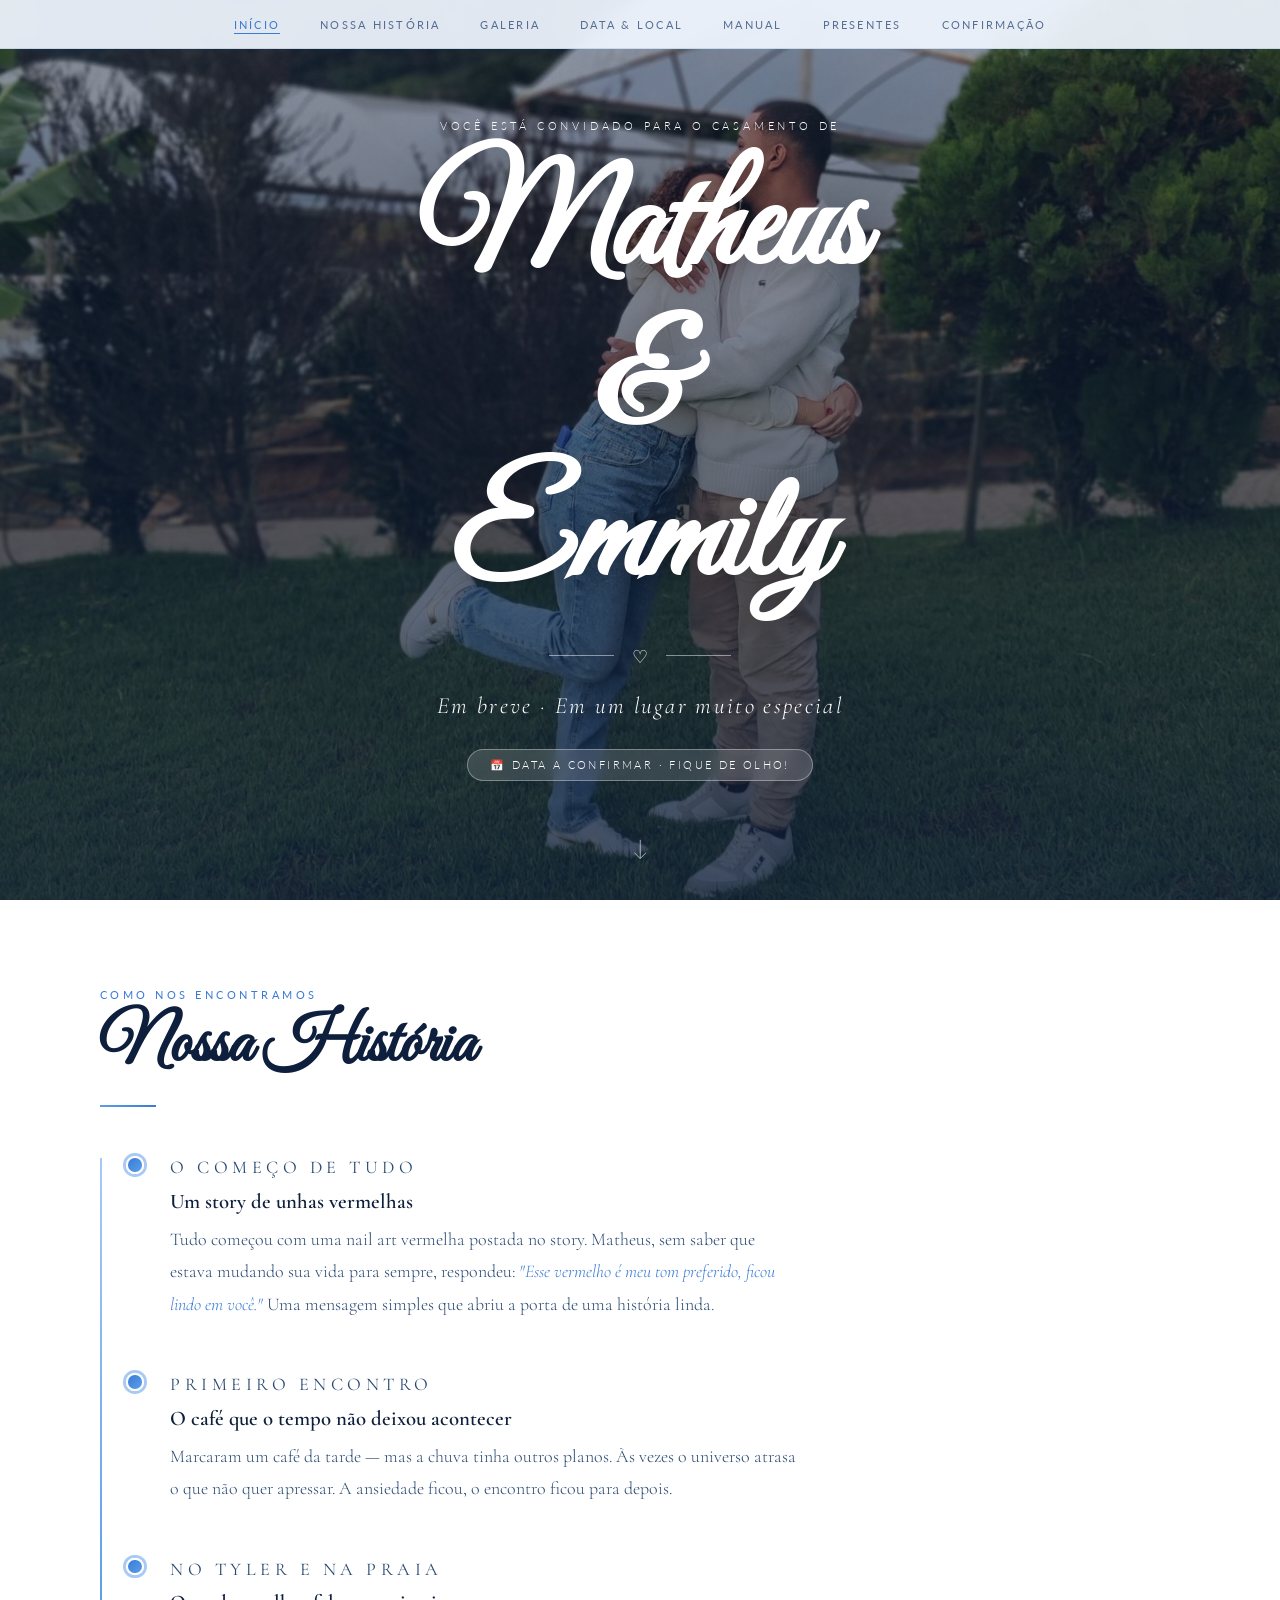
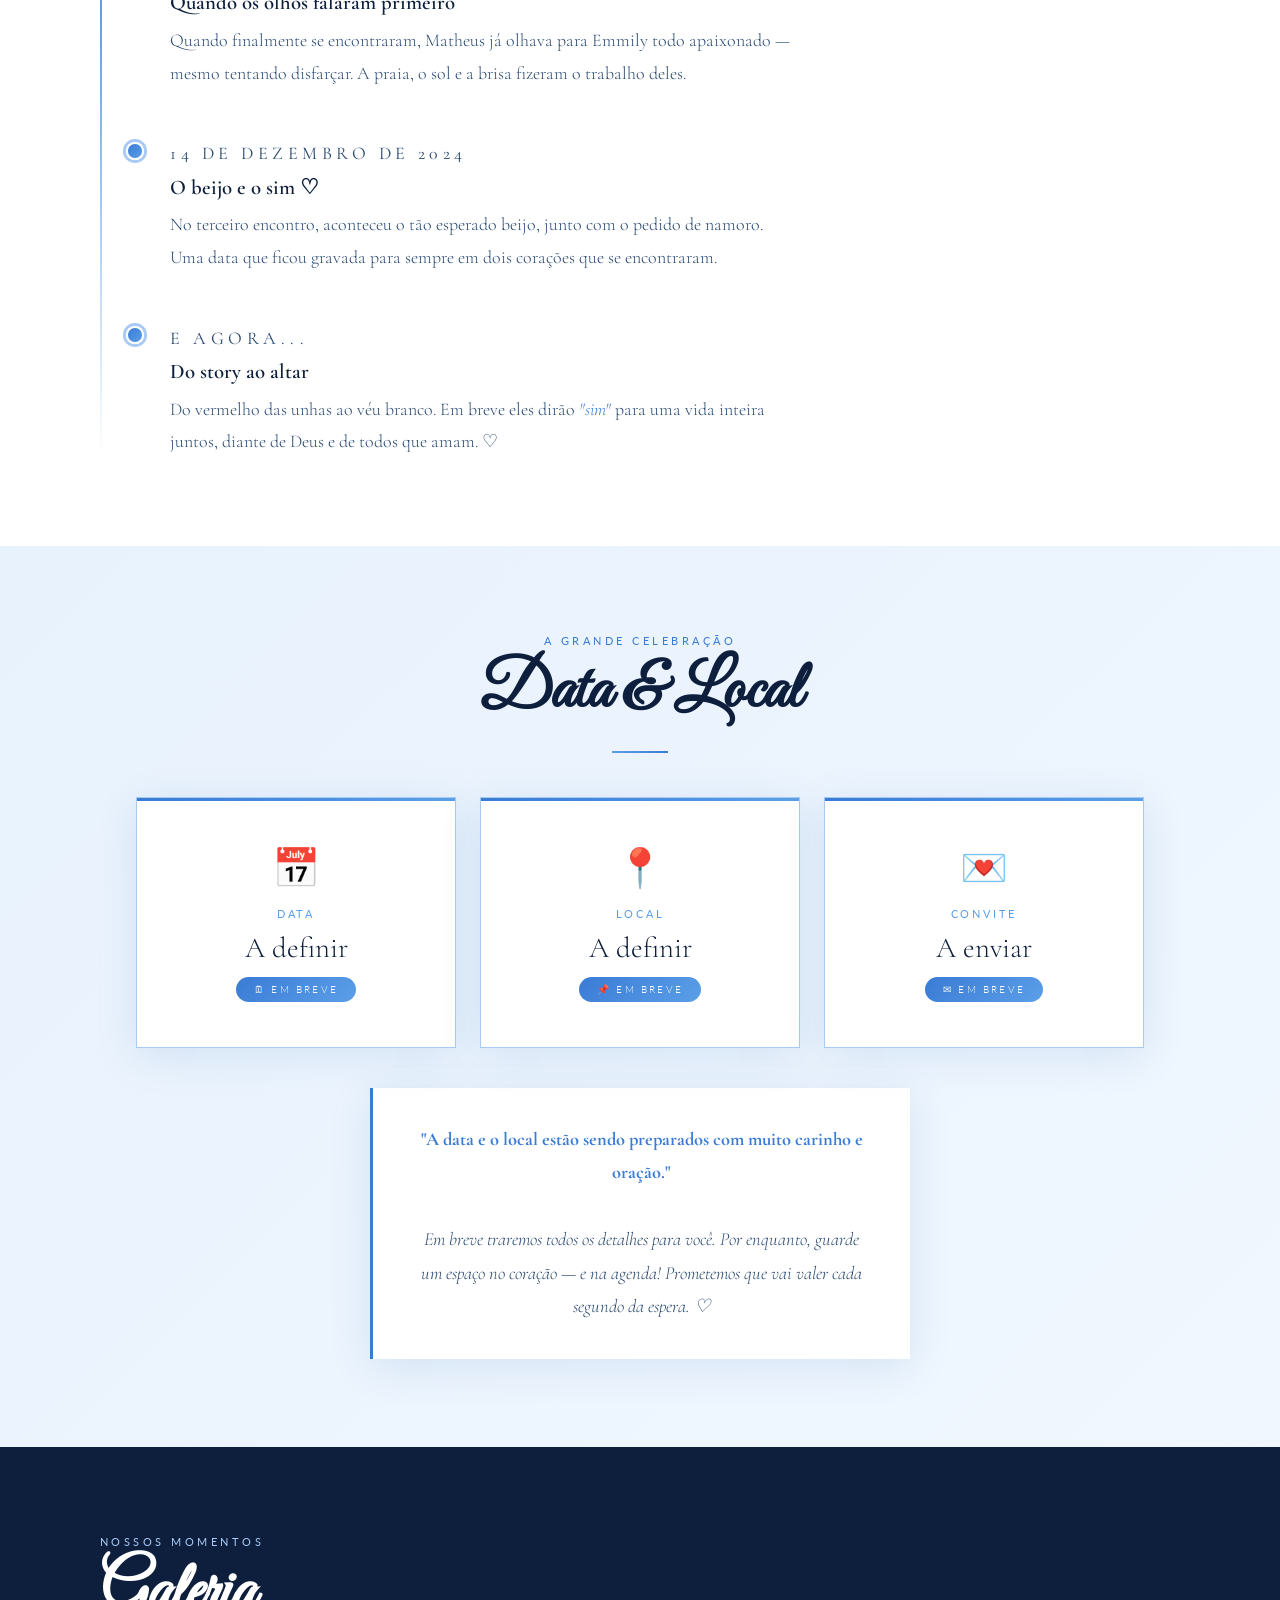
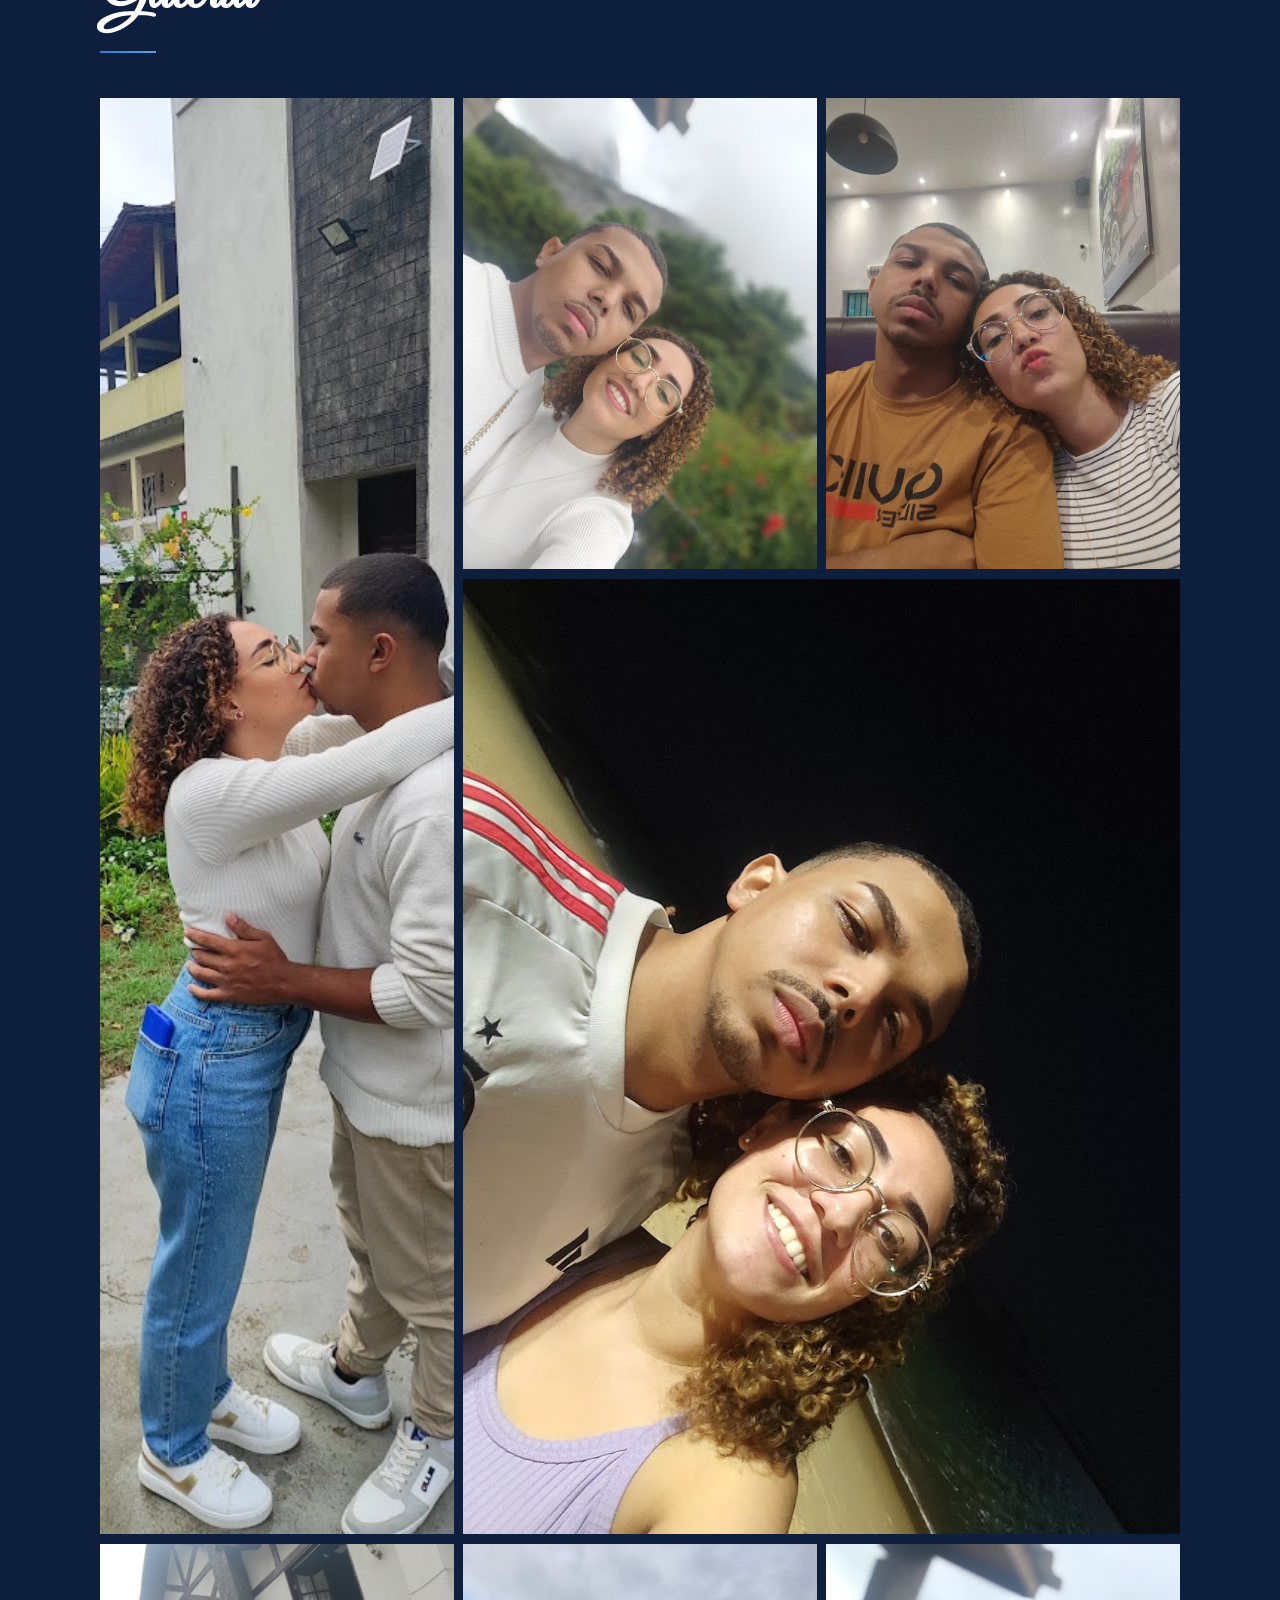
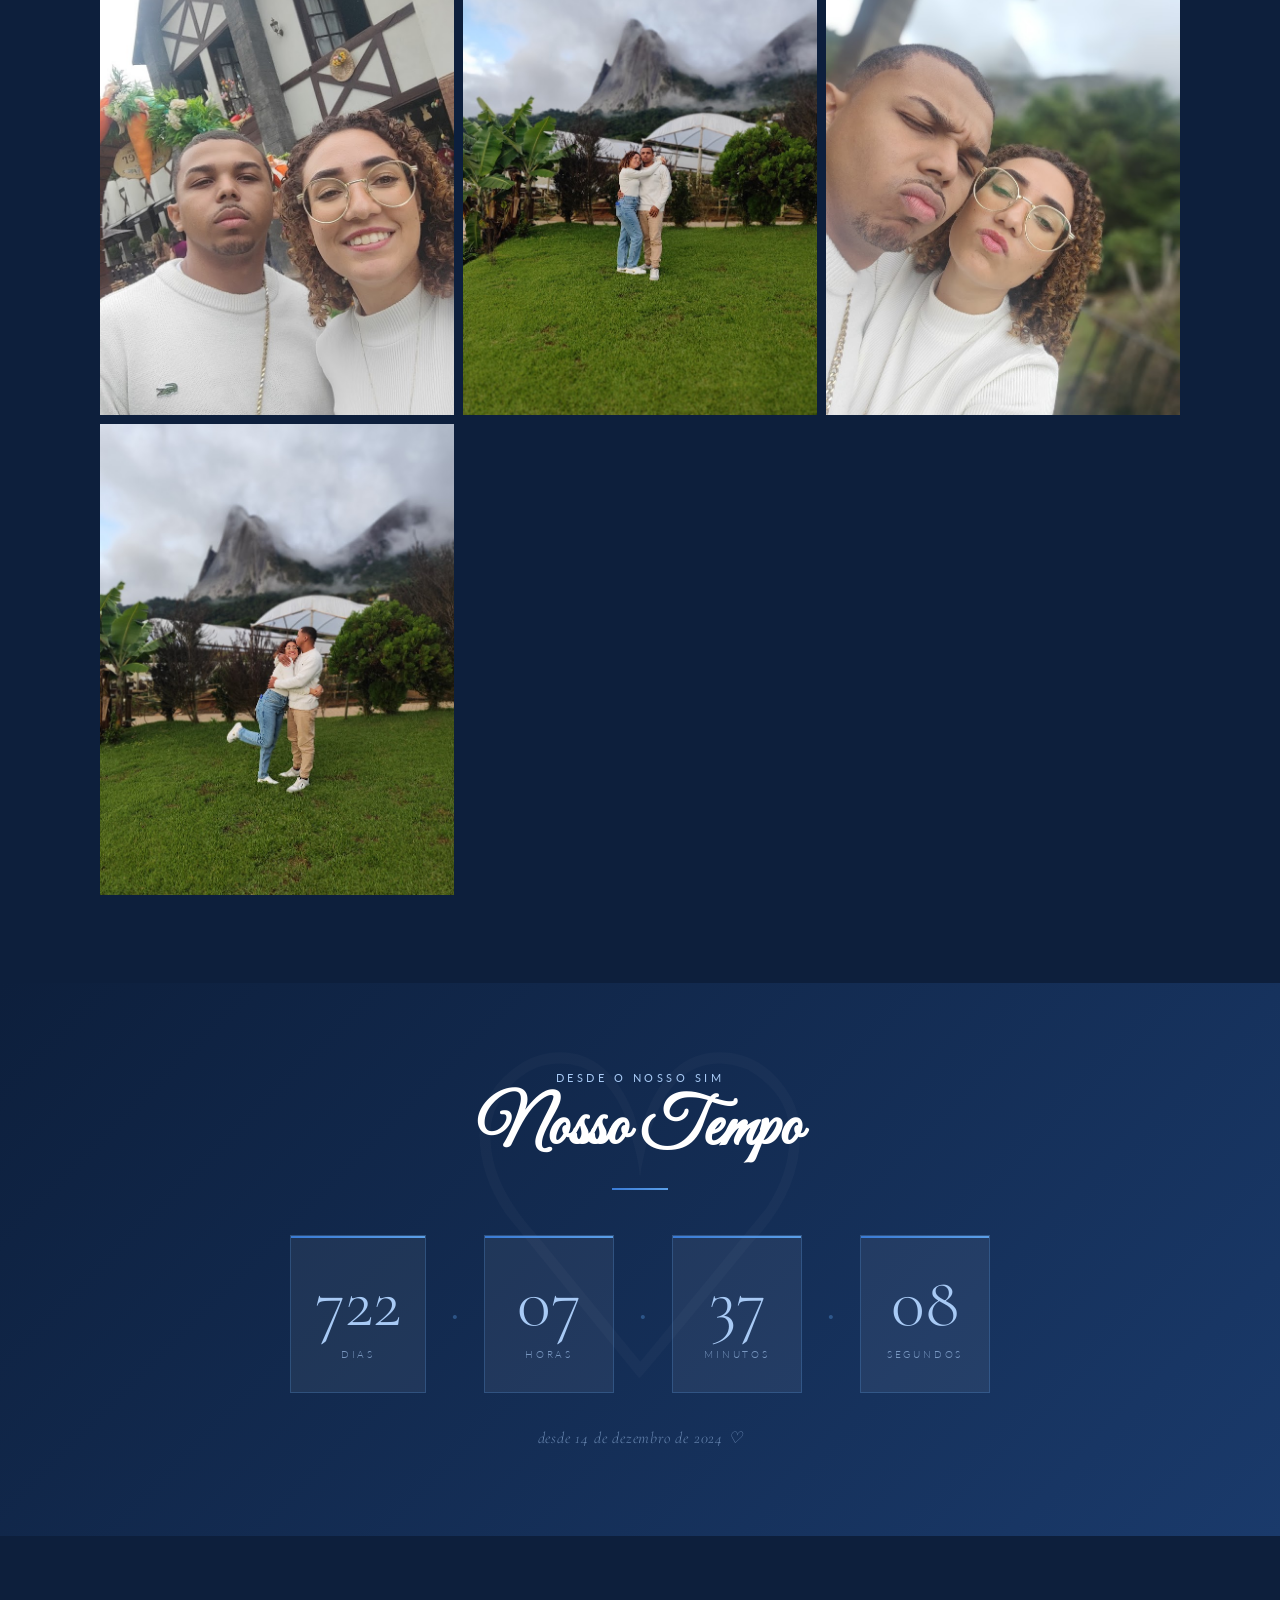
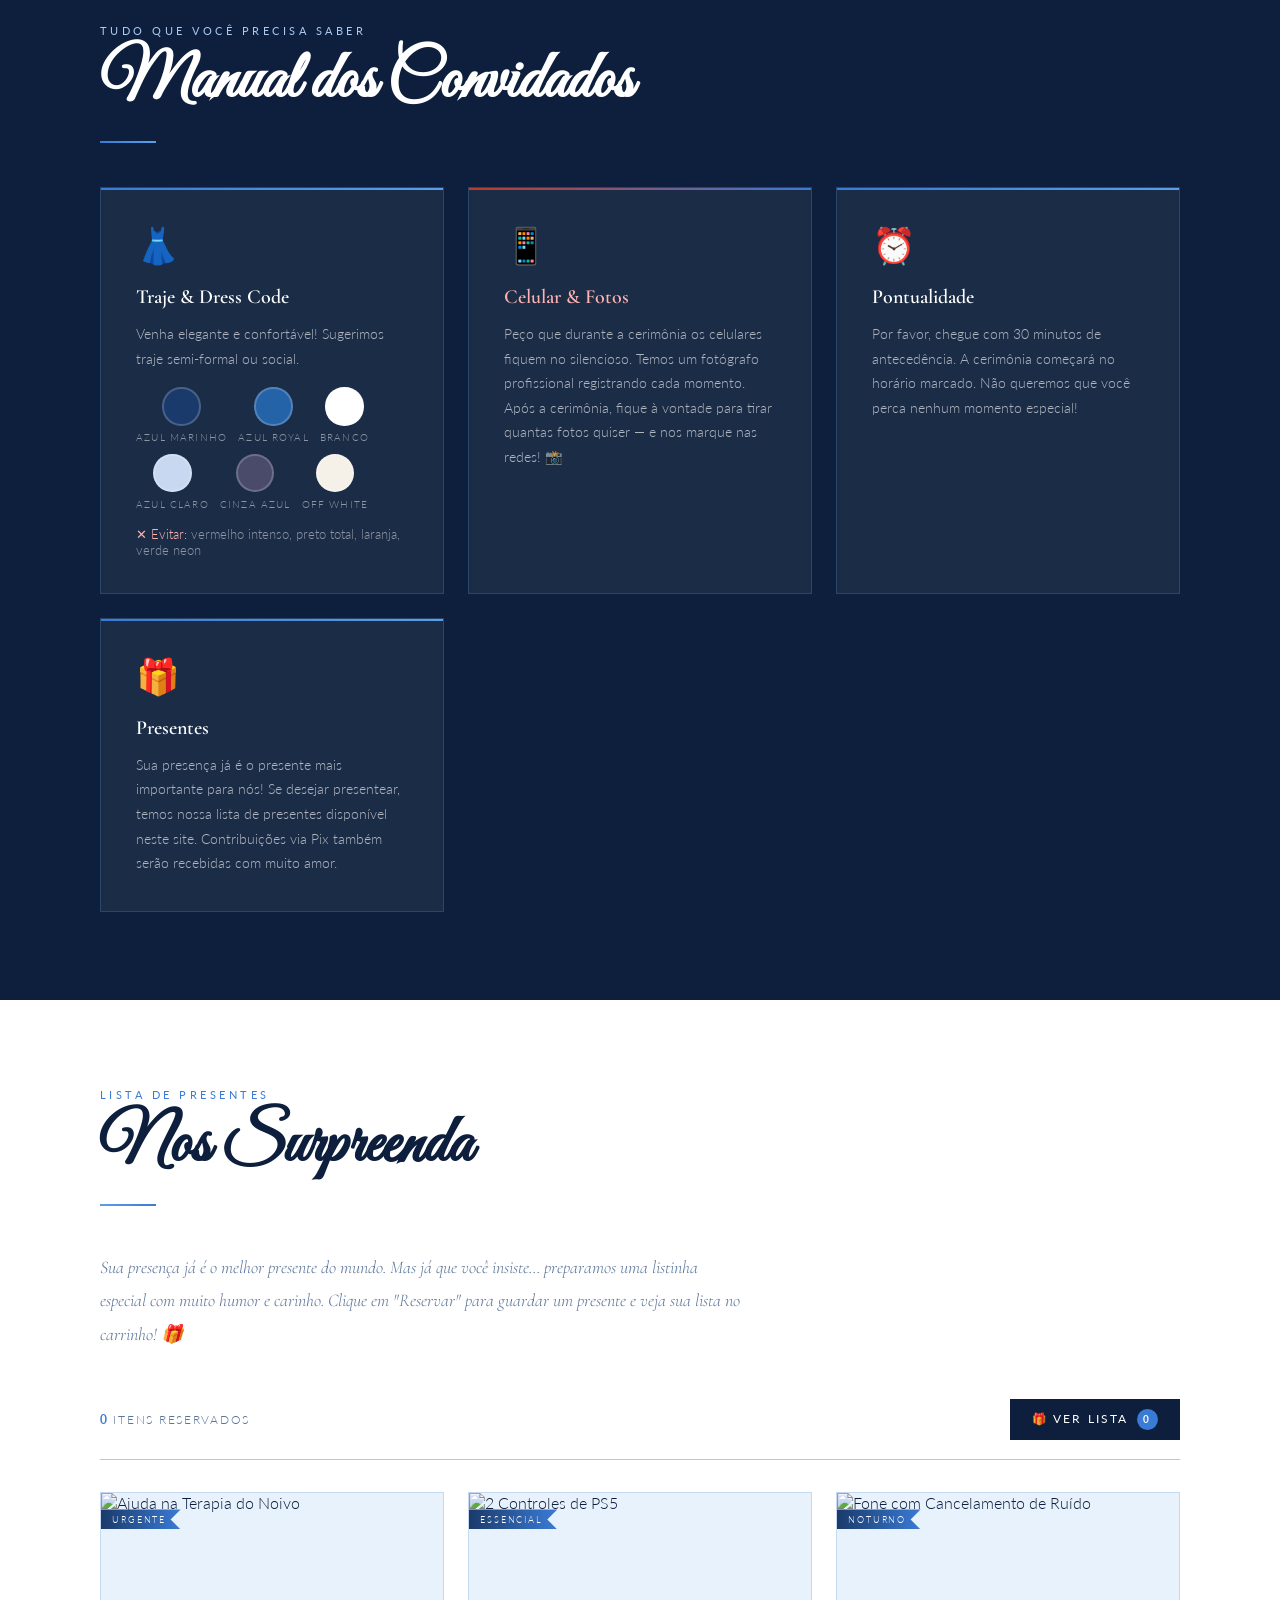
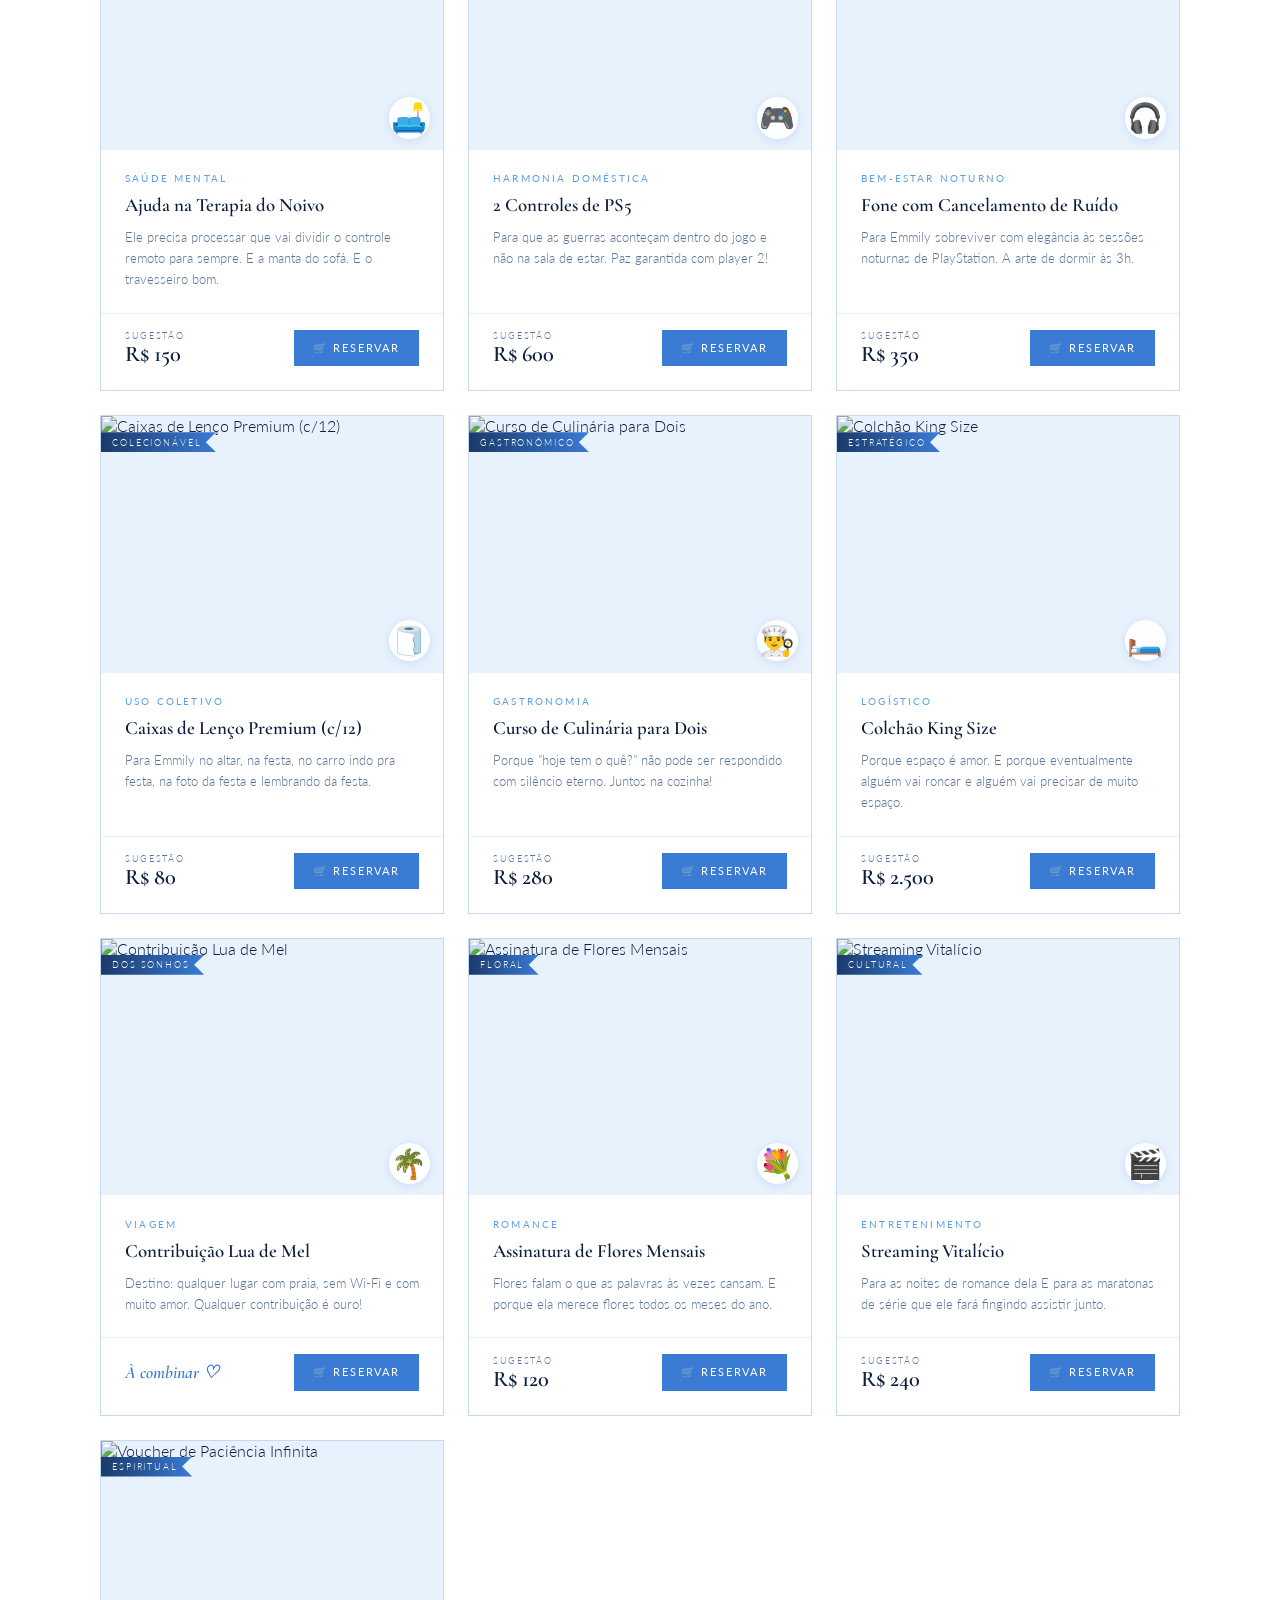
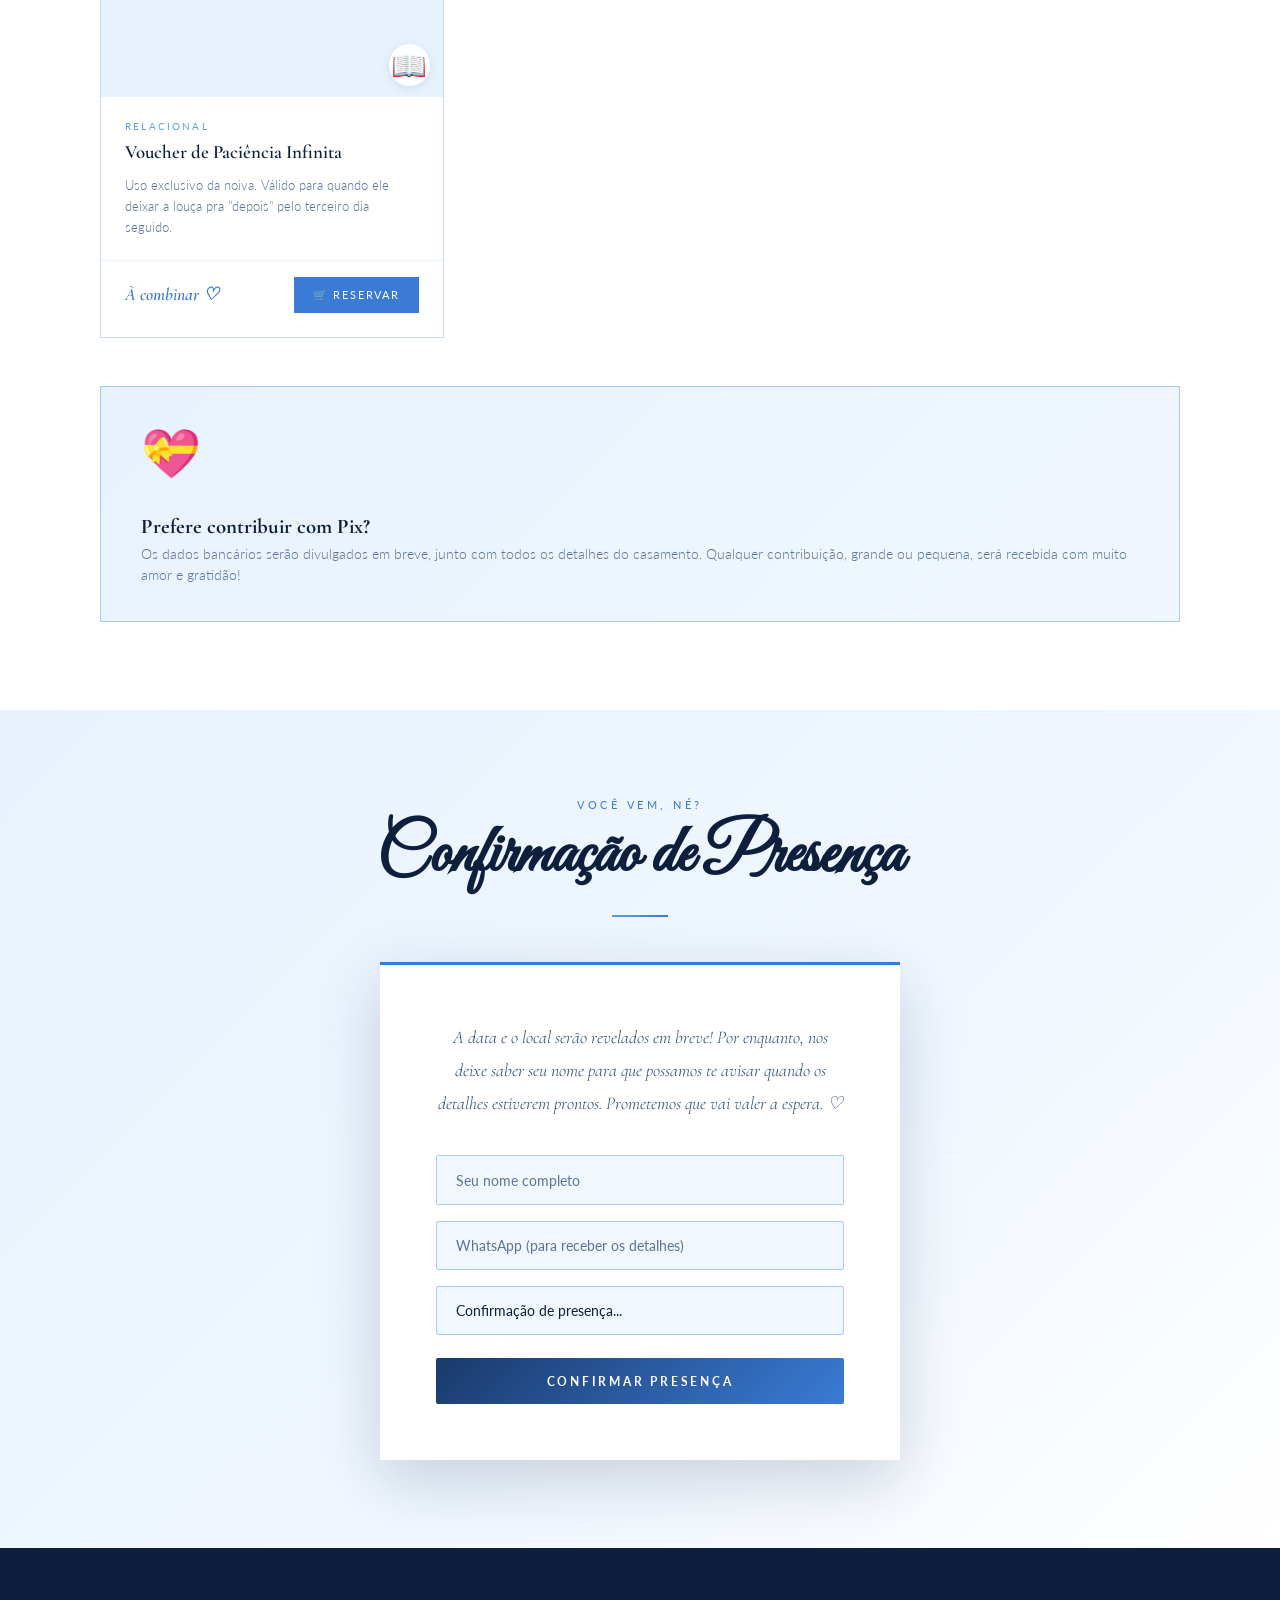
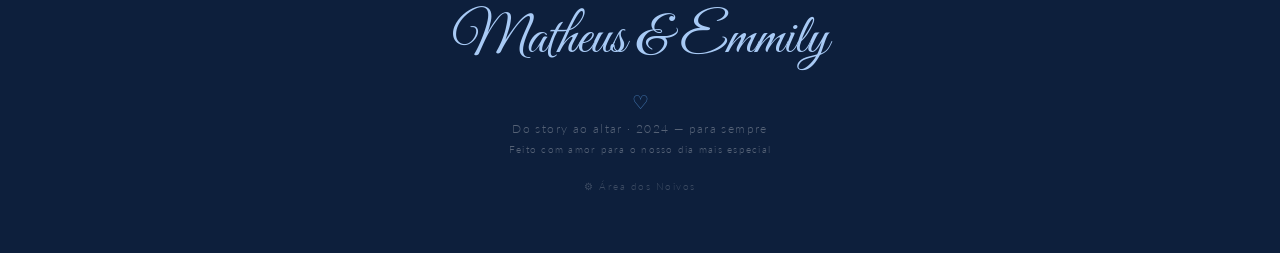
==== commit 809db3aa: "Adc pagina admin" ====
--- a/index.html
+++ b/index.html
@@ -15,6 +15,7 @@
   <link rel="stylesheet" href="assets/css/galeria.css">
   <link rel="stylesheet" href="assets/css/contador.css">
   <link rel="stylesheet" href="assets/css/presentes.css">
+  <link rel="stylesheet" href="assets/css/manual.css">
   <link rel="stylesheet" href="assets/css/confirmar.css">
 </head>
 <body>
@@ -57,6 +58,7 @@
   <a href="#historia">Nossa História</a>
   <a href="#galeria">Galeria</a>
   <a href="#data">Data &amp; Local</a>
+  <a href="#manual">Manual</a>
   <a href="#presentes">Presentes</a>
   <a href="#confirmar">Confirmação</a>
 </nav>
@@ -263,6 +265,21 @@
     </div>
 
     <p class="counter-since">desde 14 de dezembro de 2024 ♡</p>
+  </div>
+</section>
+
+<!-- ────────────────────────────────────────
+     MANUAL DOS CONVIDADOS
+──────────────────────────────────────── -->
+<section id="manual">
+  <div class="section-inner">
+    <span class="section-tag">Tudo que você precisa saber</span>
+    <h2 class="section-title">Manual dos Convidados</h2>
+    <div class="gold-line"></div>
+
+    <div class="manual-grid" id="manual-grid">
+      <!-- Renderizado por manual.js -->
+    </div>
   </div>
 </section>
 
@@ -347,6 +364,9 @@
   <span class="footer-heart">♡</span>
   <p>Do story ao altar · 2024 — para sempre</p>
   <p style="margin-top:0.5rem; font-size:0.65rem;">Feito com amor para o nosso dia mais especial</p>
+  <p style="margin-top:1.5rem;">
+    <a href="admin.html" style="font-size:0.62rem;letter-spacing:0.15em;color:rgba(255,255,255,0.2);text-decoration:none;transition:color 0.3s;" onmouseover="this.style.color='rgba(255,255,255,0.5)'" onmouseout="this.style.color='rgba(255,255,255,0.2)'">⚙ Área dos Noivos</a>
+  </p>
 </footer>
 
 <!-- ────────────────────────────────────────
@@ -354,6 +374,7 @@
 ──────────────────────────────────────── -->
 <script src="assets/js/main.js"></script>
 <script src="assets/js/contador.js"></script>
+<script src="assets/js/manual.js"></script>
 <script src="assets/js/presentes.js"></script>
 
 </body>
--- a/assets/css/global.css
+++ b/assets/css/global.css
@@ -5,23 +5,33 @@
 @import url('https://fonts.googleapis.com/css2?family=Cormorant+Garamond:ital,wght@0,300;0,400;0,600;1,300;1,400&family=Great+Vibes&family=Lato:wght@300;400;700&display=swap');
 
 :root {
-  --rose:         #c9896a;
-  --rose-dark:    #a86b50;
-  --rose-light:   #e8c4b0;
-  --rose-pale:    #f8ede8;
-  --gold:         #c8a97e;
-  --gold-light:   #e8d9c0;
-  --gold-pale:    #faf5ee;
-  --dark:         #2d2220;
-  --dark-mid:     #4a3728;
-  --cream:        #fdf6f0;
+  --navy:         #0d1f3c;
+  --navy-mid:     #1a3a6b;
+  --blue:         #2563a8;
+  --blue-mid:     #3a7bd5;
+  --blue-light:   #5b9fe8;
+  --sky:          #a8caf5;
+  --sky-pale:     #e8f2fd;
+  --sky-ultra:    #f0f7ff;
   --white:        #ffffff;
-  --text:         #4a3728;
-  --text-light:   #8a7060;
-  --shadow-soft:  0 8px 40px rgba(201,137,106,0.13);
-  --shadow-mid:   0 20px 60px rgba(201,137,106,0.18);
+  --text:         #0d1f3c;
+  --text-mid:     #2a4a72;
+  --text-light:   #5a7499;
+  --shadow-soft:  0 8px 40px rgba(37,99,168,0.12);
+  --shadow-mid:   0 20px 60px rgba(13,31,60,0.18);
   --radius:       2px;
   --transition:   0.3s ease;
+  /* compat aliases used in sections */
+  --rose:         var(--blue-mid);
+  --rose-dark:    var(--blue);
+  --rose-light:   var(--sky);
+  --rose-pale:    var(--sky-pale);
+  --gold:         var(--blue-light);
+  --gold-light:   var(--sky);
+  --gold-pale:    var(--sky-ultra);
+  --dark:         var(--navy);
+  --dark-mid:     var(--navy-mid);
+  --cream:        var(--sky-ultra);
 }
 
 *, *::before, *::after { margin: 0; padding: 0; box-sizing: border-box; }
@@ -104,7 +114,7 @@
   bottom: 2rem;
   left: 50%;
   transform: translateX(-50%);
-  background: var(--rose);
+  background: var(--navy-mid);
   color: #fff;
   padding: 0.85rem 2rem;
   font-family: 'Cormorant Garamond', serif;
@@ -114,6 +124,7 @@
   animation: fadeUp 0.4s ease;
   white-space: nowrap;
   box-shadow: var(--shadow-mid);
+  border-left: 3px solid var(--blue-light);
 }
 
 /* ── Lightbox ── */
--- a/assets/css/nav.css
+++ b/assets/css/nav.css
@@ -11,15 +11,15 @@
   align-items: center;
   gap: 2.5rem;
   padding: 1.1rem 2rem;
-  background: rgba(253,246,240,0.9);
+  background: rgba(240,247,255,0.93);
   backdrop-filter: blur(14px);
-  border-bottom: 1px solid rgba(200,169,126,0.22);
+  border-bottom: 1px solid rgba(91,159,232,0.25);
   transition: all 0.35s;
 }
 
 nav.scrolled {
   padding: 0.8rem 2rem;
-  box-shadow: 0 4px 24px rgba(201,137,106,0.1);
+  box-shadow: 0 4px 24px rgba(37,99,168,0.12);
 }
 
 nav a {
@@ -28,8 +28,8 @@
   font-weight: 400;
   letter-spacing: 0.2em;
   text-transform: uppercase;
-  color: var(--text);
-  opacity: 0.65;
+  color: var(--navy-mid);
+  opacity: 0.7;
   transition: opacity var(--transition), color var(--transition);
   position: relative;
 }
@@ -39,14 +39,14 @@
   position: absolute;
   bottom: -3px; left: 0; right: 0;
   height: 1px;
-  background: var(--rose);
+  background: var(--blue-mid);
   transform: scaleX(0);
   transition: transform 0.3s ease;
 }
 
-nav a:hover        { opacity: 1; color: var(--rose); }
+nav a:hover        { opacity: 1; color: var(--blue-mid); }
 nav a:hover::after { transform: scaleX(1); }
-nav a.active       { opacity: 1; color: var(--rose); }
+nav a.active       { opacity: 1; color: var(--blue-mid); }
 nav a.active::after{ transform: scaleX(1); }
 
 @media (max-width: 680px) {
--- a/assets/css/hero.css
+++ b/assets/css/hero.css
@@ -26,9 +26,9 @@
   position: absolute; inset: 0;
   background: linear-gradient(
     to bottom,
-    rgba(45,34,32,0.25) 0%,
-    rgba(45,34,32,0.52) 45%,
-    rgba(45,34,32,0.72) 100%
+    rgba(13,31,60,0.35) 0%,
+    rgba(13,31,60,0.55) 45%,
+    rgba(13,31,60,0.78) 100%
   );
 }
 
--- a/assets/css/historia.css
+++ b/assets/css/historia.css
@@ -14,7 +14,7 @@
   position: absolute;
   left: 0; top: 0.4rem; bottom: 0;
   width: 2px;
-  background: linear-gradient(to bottom, var(--rose-light), var(--gold-light), transparent);
+  background: linear-gradient(to bottom, var(--sky), var(--blue-light), transparent);
 }
 
 .timeline-item {
@@ -32,16 +32,16 @@
   left: -0.55rem; top: 0.3rem;
   width: 1.1rem; height: 1.1rem;
   border-radius: 50%;
-  background: linear-gradient(135deg, var(--rose), var(--gold));
+  background: linear-gradient(135deg, var(--blue-mid), var(--blue-light));
   border: 2.5px solid var(--white);
-  box-shadow: 0 0 0 3px var(--rose-light);
+  box-shadow: 0 0 0 3px var(--sky);
 }
 
 .timeline-year {
   font-size: 0.65rem;
   letter-spacing: 0.25em;
   text-transform: uppercase;
-  color: var(--gold);
+  color: var(--blue-light);
   font-weight: 400;
   margin-bottom: 0.3rem;
 }
@@ -50,7 +50,7 @@
   font-family: 'Cormorant Garamond', serif;
   font-size: 1.3rem;
   font-weight: 600;
-  color: var(--dark);
+  color: var(--navy);
   margin-bottom: 0.55rem;
 }
 
@@ -58,10 +58,7 @@
   font-family: 'Cormorant Garamond', serif;
   font-size: 1.12rem;
   line-height: 1.82;
-  color: var(--text);
+  color: var(--text-mid);
 }
 
-.timeline-item em {
-  color: var(--rose);
-  font-style: italic;
-}
+.timeline-item em { color: var(--blue-mid); font-style: italic; }
--- a/assets/css/data.css
+++ b/assets/css/data.css
@@ -3,7 +3,7 @@
    ══════════════════════════════════════ */
 
 #data {
-  background: linear-gradient(135deg, var(--rose-pale) 0%, var(--gold-pale) 100%);
+  background: linear-gradient(135deg, var(--sky-pale) 0%, var(--sky-ultra) 100%);
   text-align: center;
 }
 
@@ -24,7 +24,7 @@
   min-width: 240px;
   max-width: 320px;
   box-shadow: var(--shadow-soft);
-  border: 1px solid var(--rose-light);
+  border: 1px solid var(--sky);
   position: relative;
   overflow: hidden;
 }
@@ -34,20 +34,17 @@
   position: absolute;
   top: 0; left: 0; right: 0;
   height: 3px;
-  background: linear-gradient(90deg, var(--rose), var(--gold));
+  background: linear-gradient(90deg, var(--blue-mid), var(--blue-light));
 }
 
-.data-card-icon {
-  font-size: 2.4rem;
-  margin-bottom: 1rem;
-}
+.data-card-icon { font-size: 2.4rem; margin-bottom: 1rem; }
 
 .data-card h3 {
   font-family: 'Lato', sans-serif;
   font-size: 0.7rem;
   letter-spacing: 0.25em;
   text-transform: uppercase;
-  color: var(--gold);
+  color: var(--blue-light);
   font-weight: 400;
   margin-bottom: 0.7rem;
 }
@@ -56,7 +53,7 @@
   font-family: 'Cormorant Garamond', serif;
   font-size: 1.8rem;
   font-weight: 300;
-  color: var(--dark);
+  color: var(--navy);
   line-height: 1.2;
 }
 
@@ -64,7 +61,7 @@
   display: inline-flex;
   align-items: center;
   gap: 0.4rem;
-  background: linear-gradient(135deg, var(--rose), var(--gold));
+  background: linear-gradient(135deg, var(--blue-mid), var(--blue-light));
   color: #fff;
   font-size: 0.62rem;
   letter-spacing: 0.22em;
@@ -79,7 +76,7 @@
   margin: 0 auto;
   background: var(--white);
   padding: 2.2rem 2.8rem;
-  border-left: 3px solid var(--rose);
+  border-left: 3px solid var(--blue-mid);
   box-shadow: var(--shadow-soft);
 }
 
@@ -88,13 +85,10 @@
   font-style: italic;
   font-size: 1.15rem;
   line-height: 1.82;
-  color: var(--text);
+  color: var(--text-mid);
 }
 
-.data-message strong {
-  color: var(--rose);
-  font-style: normal;
-}
+.data-message strong { color: var(--blue-mid); font-style: normal; }
 
 @media (max-width: 680px) {
   .data-card { padding: 2rem 1.8rem; }
--- a/assets/css/galeria.css
+++ b/assets/css/galeria.css
@@ -3,14 +3,14 @@
    ══════════════════════════════════════ */
 
 #galeria {
-  background: var(--dark);
+  background: var(--navy);
   padding-bottom: 5.5rem;
 }
 
-#galeria .section-tag   { color: var(--rose-light); }
+#galeria .section-tag   { color: var(--sky); }
 #galeria .section-title { color: var(--white); }
 #galeria .gold-line {
-  background: linear-gradient(90deg, var(--rose), var(--gold));
+  background: linear-gradient(90deg, var(--blue-mid), var(--blue-light));
 }
 
 .gallery-grid {
--- a/assets/css/contador.css
+++ b/assets/css/contador.css
@@ -3,7 +3,7 @@
    ══════════════════════════════════════ */
 
 #contador {
-  background: linear-gradient(135deg, var(--dark) 0%, var(--dark-mid) 100%);
+  background: linear-gradient(135deg, var(--navy) 0%, var(--navy-mid) 100%);
   text-align: center;
   position: relative;
   overflow: hidden;
@@ -13,17 +13,17 @@
   content: '♡';
   position: absolute;
   font-size: 28rem;
-  color: rgba(255,255,255,0.022);
+  color: rgba(255,255,255,0.025);
   top: 50%; left: 50%;
   transform: translate(-50%, -50%);
   font-family: 'Great Vibes', cursive;
   pointer-events: none;
 }
 
-#contador .section-tag   { color: var(--rose-light); }
+#contador .section-tag   { color: var(--sky); }
 #contador .section-title { color: var(--white); }
 #contador .gold-line {
-  background: linear-gradient(90deg, var(--rose), var(--gold));
+  background: linear-gradient(90deg, var(--blue-mid), var(--blue-light));
   margin-left: auto;
   margin-right: auto;
 }
@@ -40,8 +40,8 @@
 .counter-item {
   text-align: center;
   min-width: 130px;
-  background: rgba(255,255,255,0.05);
-  border: 1px solid rgba(200,169,126,0.2);
+  background: rgba(255,255,255,0.06);
+  border: 1px solid rgba(91,159,232,0.25);
   padding: 2rem 1.5rem;
   position: relative;
 }
@@ -50,14 +50,14 @@
   position: absolute;
   top: 0; left: 0; right: 0;
   height: 2px;
-  background: linear-gradient(90deg, var(--rose), var(--gold));
+  background: linear-gradient(90deg, var(--blue-mid), var(--blue-light));
 }
 
 .counter-num {
   font-family: 'Cormorant Garamond', serif;
   font-size: clamp(3rem, 5.5vw, 4.5rem);
   font-weight: 300;
-  color: var(--rose-light);
+  color: var(--sky);
   line-height: 1;
   transition: transform 0.3s;
 }
@@ -67,15 +67,15 @@
   font-size: 0.62rem;
   letter-spacing: 0.28em;
   text-transform: uppercase;
-  color: var(--gold-light);
+  color: var(--sky);
   margin-top: 0.6rem;
-  opacity: 0.7;
+  opacity: 0.65;
 }
 
 .counter-sep {
   font-size: 2.5rem;
-  color: var(--rose);
-  opacity: 0.3;
+  color: var(--blue-light);
+  opacity: 0.35;
   line-height: 1;
 }
 
@@ -84,8 +84,8 @@
   font-family: 'Cormorant Garamond', serif;
   font-style: italic;
   font-size: 1rem;
-  color: var(--rose-light);
-  opacity: 0.6;
+  color: var(--sky);
+  opacity: 0.55;
   letter-spacing: 0.05em;
 }
 
--- a/assets/css/presentes.css
+++ b/assets/css/presentes.css
@@ -1,5 +1,5 @@
 /* ══════════════════════════════════════
-   PRESENTES · estilo loja virtual
+   PRESENTES · loja virtual — tema azul
    ══════════════════════════════════════ */
 
 #presentes { background: var(--white); }
@@ -23,23 +23,14 @@
   gap: 1rem;
   margin-bottom: 2rem;
   padding-bottom: 1.2rem;
-  border-bottom: 1px solid var(--rose-light);
-}
-
-.store-count {
-  font-size: 0.72rem;
-  letter-spacing: 0.15em;
-  text-transform: uppercase;
-  color: var(--text-light);
-}
-
-.store-count strong { color: var(--rose); }
+  border-bottom: 1px solid var(--sky);
+}
+.store-count { font-size: 0.72rem; letter-spacing: 0.15em; text-transform: uppercase; color: var(--text-light); }
+.store-count strong { color: var(--blue-mid); }
 
 .store-cart-btn {
-  display: flex;
-  align-items: center;
-  gap: 0.55rem;
-  background: var(--dark);
+  display: flex; align-items: center; gap: 0.55rem;
+  background: var(--navy);
   color: #fff;
   border: none;
   padding: 0.65rem 1.4rem;
@@ -50,10 +41,10 @@
   font-family: 'Lato', sans-serif;
   transition: background var(--transition);
 }
-.store-cart-btn:hover { background: var(--rose); }
+.store-cart-btn:hover { background: var(--blue-mid); }
 
 .cart-badge {
-  background: var(--rose);
+  background: var(--blue-mid);
   color: #fff;
   font-size: 0.6rem;
   font-weight: 700;
@@ -73,7 +64,7 @@
 /* ── Product Card ── */
 .gift-card {
   background: var(--white);
-  border: 1px solid #ecddd5;
+  border: 1px solid #c5d9f0;
   transition: all 0.35s;
   position: relative;
   overflow: hidden;
@@ -81,16 +72,16 @@
   flex-direction: column;
 }
 .gift-card:hover {
-  border-color: var(--rose);
-  box-shadow: 0 16px 48px rgba(201,137,106,0.16);
+  border-color: var(--blue-mid);
+  box-shadow: 0 16px 48px rgba(37,99,168,0.14);
   transform: translateY(-4px);
 }
 
-/* Tag badge */
+/* Badge */
 .gift-badge {
   position: absolute;
   top: 1rem; left: 0;
-  background: linear-gradient(90deg, var(--rose), var(--gold));
+  background: linear-gradient(90deg, var(--navy-mid), var(--blue-mid));
   color: #fff;
   font-size: 0.58rem;
   letter-spacing: 0.2em;
@@ -107,13 +98,13 @@
   display: none;
   align-items: center;
   justify-content: center;
-  background: rgba(248,237,232,0.82);
+  background: rgba(232,242,253,0.8);
   z-index: 5;
   backdrop-filter: blur(2px);
 }
 .gift-reserved-stamp .stamp {
-  border: 3px solid var(--rose);
-  color: var(--rose);
+  border: 3px solid var(--blue-mid);
+  color: var(--blue-mid);
   padding: 0.6rem 1.5rem;
   font-family: 'Lato', sans-serif;
   font-size: 0.7rem;
@@ -121,7 +112,6 @@
   letter-spacing: 0.25em;
   text-transform: uppercase;
   transform: rotate(-12deg);
-  opacity: 0.92;
 }
 .gift-card.reserved .gift-reserved-stamp { display: flex; }
 
@@ -130,13 +120,14 @@
   width: 100%;
   aspect-ratio: 4/3;
   overflow: hidden;
-  background: var(--rose-pale);
+  background: var(--sky-pale);
   position: relative;
 }
-
 .gift-img-wrap img {
   width: 100%; height: 100%;
   object-fit: cover;
+  min-height: 180px;
+  display: block;
   transition: transform 0.55s ease;
 }
 .gift-card:hover .gift-img-wrap img { transform: scale(1.06); }
@@ -145,11 +136,11 @@
   position: absolute;
   bottom: 0.7rem; right: 0.8rem;
   font-size: 1.8rem;
-  background: rgba(255,255,255,0.88);
+  background: rgba(255,255,255,0.92);
   border-radius: 50%;
   width: 2.6rem; height: 2.6rem;
   display: flex; align-items: center; justify-content: center;
-  box-shadow: 0 2px 8px rgba(0,0,0,0.12);
+  box-shadow: 0 2px 8px rgba(37,99,168,0.15);
   z-index: 2;
 }
 
@@ -161,23 +152,20 @@
   flex-direction: column;
   gap: 0.55rem;
 }
-
 .gift-category {
   font-size: 0.62rem;
   letter-spacing: 0.22em;
   text-transform: uppercase;
-  color: var(--gold);
+  color: var(--blue-light);
   font-weight: 400;
 }
-
 .gift-name {
   font-family: 'Cormorant Garamond', serif;
   font-size: 1.18rem;
   font-weight: 600;
-  color: var(--dark);
+  color: var(--navy);
   line-height: 1.35;
 }
-
 .gift-desc {
   font-size: 0.82rem;
   color: var(--text-light);
@@ -191,42 +179,23 @@
   align-items: center;
   justify-content: space-between;
   padding: 1rem 1.5rem 1.5rem;
-  border-top: 1px solid var(--rose-pale);
+  border-top: 1px solid var(--sky-pale);
   gap: 0.8rem;
 }
-
-.gift-price {
-  display: flex;
-  flex-direction: column;
-  gap: 0.1rem;
-}
-
-.gift-price-label {
-  font-size: 0.58rem;
-  letter-spacing: 0.18em;
-  text-transform: uppercase;
-  color: var(--text-light);
-}
-
+.gift-price { display: flex; flex-direction: column; gap: 0.1rem; }
+.gift-price-label { font-size: 0.58rem; letter-spacing: 0.18em; text-transform: uppercase; color: var(--text-light); }
 .gift-price-value {
   font-family: 'Cormorant Garamond', serif;
   font-size: 1.4rem;
   font-weight: 600;
-  color: var(--dark);
+  color: var(--navy);
   line-height: 1;
 }
-
-.gift-price-value.symbolic {
-  font-size: 1.1rem;
-  color: var(--rose);
-  font-style: italic;
-}
+.gift-price-value.symbolic { font-size: 1.1rem; color: var(--blue-mid); font-style: italic; }
 
 .gift-btn {
-  display: flex;
-  align-items: center;
-  gap: 0.4rem;
-  background: var(--rose);
+  display: flex; align-items: center; gap: 0.4rem;
+  background: var(--blue-mid);
   color: #fff;
   border: none;
   padding: 0.7rem 1.2rem;
@@ -238,17 +207,33 @@
   transition: all var(--transition);
   white-space: nowrap;
 }
-.gift-btn:hover { background: var(--rose-dark); }
-.gift-card.reserved .gift-btn {
-  background: #ccc;
-  cursor: default;
-}
-.gift-card.reserved .gift-btn:hover { background: #ccc; }
+.gift-btn:hover { background: var(--navy-mid); }
+
+/* Cancel button when reserved */
+.gift-cancel-btn {
+  display: none;
+  align-items: center;
+  gap: 0.4rem;
+  background: transparent;
+  color: var(--blue-mid);
+  border: 1.5px solid var(--blue-mid);
+  padding: 0.7rem 1.2rem;
+  font-family: 'Lato', sans-serif;
+  font-size: 0.7rem;
+  letter-spacing: 0.16em;
+  text-transform: uppercase;
+  cursor: pointer;
+  transition: all var(--transition);
+  white-space: nowrap;
+}
+.gift-cancel-btn:hover { background: var(--sky-pale); color: var(--navy); }
+.gift-card.reserved .gift-btn        { display: none; }
+.gift-card.reserved .gift-cancel-btn { display: flex; }
 
 /* ── Cart Modal ── */
 .cart-modal-overlay {
   position: fixed; inset: 0;
-  background: rgba(45,34,32,0.5);
+  background: rgba(13,31,60,0.55);
   z-index: 8000;
   display: none;
   align-items: flex-start;
@@ -279,129 +264,68 @@
   align-items: center;
   justify-content: space-between;
   padding-bottom: 1rem;
-  border-bottom: 1px solid var(--rose-light);
-}
-
-.cart-header h3 {
-  font-family: 'Great Vibes', cursive;
-  font-size: 2rem;
-  color: var(--dark);
-}
-
+  border-bottom: 1px solid var(--sky);
+}
+.cart-header h3 { font-family: 'Great Vibes', cursive; font-size: 2rem; color: var(--navy); }
 .cart-close {
-  background: none;
-  border: none;
-  font-size: 1.5rem;
-  cursor: pointer;
+  background: none; border: none;
+  font-size: 1.5rem; cursor: pointer;
   color: var(--text-light);
   transition: color var(--transition);
 }
-.cart-close:hover { color: var(--rose); }
+.cart-close:hover { color: var(--blue-mid); }
 
 .cart-items { flex: 1; display: flex; flex-direction: column; gap: 1rem; }
 
 .cart-item {
   display: flex;
-  gap: 1rem;
-  align-items: center;
+  gap: 1rem; align-items: center;
   padding: 1rem;
-  border: 1px solid var(--rose-light);
-  background: var(--rose-pale);
-}
-
-.cart-item img {
-  width: 64px; height: 64px;
-  object-fit: cover;
-  flex-shrink: 0;
-}
-
+  border: 1px solid var(--sky);
+  background: var(--sky-pale);
+}
+.cart-item img { width: 64px; height: 64px; object-fit: cover; flex-shrink: 0; }
 .cart-item-info { flex: 1; }
-.cart-item-name {
-  font-family: 'Cormorant Garamond', serif;
-  font-size: 1rem;
-  font-weight: 600;
-  color: var(--dark);
-}
-.cart-item-price {
-  font-size: 0.8rem;
-  color: var(--rose);
-  margin-top: 0.25rem;
-}
-
+.cart-item-name { font-family: 'Cormorant Garamond', serif; font-size: 1rem; font-weight: 600; color: var(--navy); }
+.cart-item-price { font-size: 0.8rem; color: var(--blue-mid); margin-top: 0.25rem; }
 .cart-remove {
-  background: none;
-  border: none;
-  color: var(--text-light);
-  cursor: pointer;
-  font-size: 1rem;
+  background: none; border: none; color: var(--text-light);
+  cursor: pointer; font-size: 1rem;
   transition: color var(--transition);
 }
-.cart-remove:hover { color: var(--rose); }
-
-.cart-empty {
-  text-align: center;
-  font-family: 'Cormorant Garamond', serif;
-  font-style: italic;
-  font-size: 1.1rem;
-  color: var(--text-light);
-  padding: 3rem 0;
-}
+.cart-remove:hover { color: #c0392b; }
+
+.cart-empty { text-align: center; font-family: 'Cormorant Garamond', serif; font-style: italic; font-size: 1.1rem; color: var(--text-light); padding: 3rem 0; }
 
 .cart-total {
   padding-top: 1rem;
-  border-top: 1px solid var(--rose-light);
-  display: flex;
-  justify-content: space-between;
-  align-items: center;
-}
-.cart-total span {
-  font-size: 0.7rem;
-  letter-spacing: 0.2em;
-  text-transform: uppercase;
-  color: var(--text-light);
-}
-.cart-total strong {
-  font-family: 'Cormorant Garamond', serif;
-  font-size: 1.5rem;
-  color: var(--dark);
-}
+  border-top: 1px solid var(--sky);
+  display: flex; justify-content: space-between; align-items: center;
+}
+.cart-total span { font-size: 0.7rem; letter-spacing: 0.2em; text-transform: uppercase; color: var(--text-light); }
+.cart-total strong { font-family: 'Cormorant Garamond', serif; font-size: 1.5rem; color: var(--navy); }
 
 .cart-pix {
-  background: var(--rose-pale);
-  border-left: 3px solid var(--rose);
+  background: var(--sky-pale);
+  border-left: 3px solid var(--blue-mid);
   padding: 1rem 1.2rem;
   font-family: 'Cormorant Garamond', serif;
   font-size: 0.95rem;
-  color: var(--text);
+  color: var(--text-mid);
   line-height: 1.65;
 }
 
 /* ── Pix Banner ── */
 .pix-banner {
   margin-top: 3rem;
-  background: linear-gradient(135deg, var(--rose-pale), var(--gold-pale));
-  border: 1px solid var(--gold-light);
+  background: linear-gradient(135deg, var(--sky-pale), var(--sky-ultra));
+  border: 1px solid var(--sky);
   padding: 2.2rem 2.5rem;
-  display: flex;
-  align-items: center;
-  gap: 2rem;
-  flex-wrap: wrap;
-}
-
+  display: flex; align-items: center; gap: 2rem; flex-wrap: wrap;
+}
 .pix-icon { font-size: 3rem; flex-shrink: 0; }
-
-.pix-text h4 {
-  font-family: 'Cormorant Garamond', serif;
-  font-size: 1.3rem;
-  color: var(--dark);
-  margin-bottom: 0.35rem;
-}
-
-.pix-text p {
-  font-size: 0.85rem;
-  color: var(--text-light);
-  line-height: 1.55;
-}
+.pix-text h4 { font-family: 'Cormorant Garamond', serif; font-size: 1.3rem; color: var(--navy); margin-bottom: 0.35rem; }
+.pix-text p  { font-size: 0.85rem; color: var(--text-light); line-height: 1.55; }
 
 @media (max-width: 600px) {
   .gift-grid { grid-template-columns: repeat(auto-fill, minmax(220px, 1fr)); }
--- a/assets/css/manual.css
+++ b/assets/css/manual.css
@@ -0,0 +1,127 @@
+/* ══════════════════════════════════════
+   MANUAL DOS CONVIDADOS
+   ══════════════════════════════════════ */
+
+#manual { background: var(--navy); }
+
+#manual .section-tag   { color: var(--sky); }
+#manual .section-title { color: var(--white); }
+#manual .gold-line {
+  background: linear-gradient(90deg, var(--blue-mid), var(--blue-light));
+}
+
+.manual-grid {
+  display: grid;
+  grid-template-columns: repeat(auto-fill, minmax(300px, 1fr));
+  gap: 1.5rem;
+}
+
+.manual-card {
+  background: rgba(255,255,255,0.06);
+  border: 1px solid rgba(91,159,232,0.22);
+  padding: 2.2rem;
+  position: relative;
+  overflow: hidden;
+  transition: all 0.35s;
+}
+.manual-card:hover {
+  background: rgba(255,255,255,0.1);
+  border-color: var(--blue-light);
+  transform: translateY(-3px);
+}
+.manual-card::before {
+  content: '';
+  position: absolute;
+  top: 0; left: 0; right: 0;
+  height: 2px;
+  background: linear-gradient(90deg, var(--blue-mid), var(--blue-light));
+}
+
+.manual-card-icon {
+  font-size: 2.2rem;
+  margin-bottom: 1.1rem;
+  display: block;
+}
+
+.manual-card h3 {
+  font-family: 'Cormorant Garamond', serif;
+  font-size: 1.25rem;
+  font-weight: 600;
+  color: var(--white);
+  margin-bottom: 0.8rem;
+}
+
+.manual-card-content {
+  font-size: 0.88rem;
+  color: rgba(255,255,255,0.65);
+  line-height: 1.75;
+}
+
+.manual-card-content ul {
+  list-style: none;
+  padding: 0;
+  margin: 0.5rem 0 0;
+  display: flex;
+  flex-direction: column;
+  gap: 0.45rem;
+}
+
+.manual-card-content ul li::before {
+  content: '·';
+  color: var(--blue-light);
+  margin-right: 0.5rem;
+  font-size: 1.1rem;
+}
+
+/* Dress code swatches */
+.dress-options {
+  display: flex;
+  flex-wrap: wrap;
+  gap: 0.7rem;
+  margin-top: 1rem;
+}
+
+.dress-option {
+  display: flex;
+  flex-direction: column;
+  align-items: center;
+  gap: 0.4rem;
+  cursor: default;
+}
+
+.dress-swatch {
+  width: 2.4rem;
+  height: 2.4rem;
+  border-radius: 50%;
+  border: 2px solid rgba(255,255,255,0.2);
+  transition: transform 0.2s;
+}
+.dress-option:hover .dress-swatch { transform: scale(1.15); }
+
+.dress-label {
+  font-size: 0.6rem;
+  letter-spacing: 0.12em;
+  text-transform: uppercase;
+  color: rgba(255,255,255,0.5);
+}
+
+/* "Proibido" card accent */
+.manual-card.proibido::before {
+  background: linear-gradient(90deg, #c0392b, var(--blue-mid));
+}
+
+.manual-card.proibido h3 { color: #ffb3b0; }
+
+.manual-empty {
+  grid-column: 1 / -1;
+  text-align: center;
+  font-family: 'Cormorant Garamond', serif;
+  font-style: italic;
+  color: rgba(255,255,255,0.35);
+  padding: 3rem 0;
+  font-size: 1.1rem;
+}
+
+@media (max-width: 680px) {
+  .manual-grid { grid-template-columns: 1fr; }
+}
--- a/assets/css/confirmar.css
+++ b/assets/css/confirmar.css
@@ -2,9 +2,8 @@
    CONFIRMAR PRESENÇA + FOOTER
    ══════════════════════════════════════ */
 
-/* ── Confirmar ── */
 #confirmar {
-  background: linear-gradient(135deg, var(--rose-pale) 0%, var(--gold-pale) 60%, var(--cream) 100%);
+  background: linear-gradient(135deg, var(--sky-pale) 0%, var(--sky-ultra) 60%, var(--white) 100%);
   text-align: center;
 }
 
@@ -16,30 +15,26 @@
   background: var(--white);
   padding: 3.5rem;
   box-shadow: var(--shadow-mid);
-  border-top: 3px solid var(--rose);
+  border-top: 3px solid var(--blue-mid);
 }
 
 .rsvp-note {
   font-family: 'Cormorant Garamond', serif;
   font-style: italic;
   font-size: 1.12rem;
-  color: var(--text);
+  color: var(--text-mid);
   margin-bottom: 2.2rem;
   line-height: 1.85;
 }
 
-.rsvp-form {
-  display: flex;
-  flex-direction: column;
-  gap: 1rem;
-}
+.rsvp-form { display: flex; flex-direction: column; gap: 1rem; }
 
 .rsvp-form input,
 .rsvp-form select {
   width: 100%;
   padding: 0.95rem 1.2rem;
-  border: 1px solid var(--rose-light);
-  background: var(--cream);
+  border: 1px solid var(--sky);
+  background: var(--sky-ultra);
   font-family: 'Lato', sans-serif;
   font-size: 0.9rem;
   color: var(--text);
@@ -48,17 +43,12 @@
   transition: border-color var(--transition), background var(--transition);
   appearance: none;
 }
-
 .rsvp-form input:focus,
-.rsvp-form select:focus {
-  border-color: var(--rose);
-  background: var(--white);
-}
-
+.rsvp-form select:focus { border-color: var(--blue-mid); background: var(--white); }
 .rsvp-form input::placeholder { color: var(--text-light); }
 
 .rsvp-btn {
-  background: linear-gradient(135deg, var(--rose), var(--gold));
+  background: linear-gradient(135deg, var(--navy-mid), var(--blue-mid));
   color: var(--white);
   border: none;
   padding: 1.05rem 2rem;
@@ -72,52 +62,31 @@
   transition: all var(--transition);
   margin-top: 0.4rem;
 }
-
-.rsvp-btn:hover {
-  opacity: 0.88;
-  transform: translateY(-2px);
-  box-shadow: 0 8px 24px rgba(201,137,106,0.3);
-}
+.rsvp-btn:hover { opacity: 0.88; transform: translateY(-2px); box-shadow: 0 8px 24px rgba(37,99,168,0.3); }
 
 .rsvp-success {
   display: none;
   font-family: 'Great Vibes', cursive;
   font-size: 2.4rem;
-  color: var(--rose);
+  color: var(--blue-mid);
   line-height: 1.4;
   padding: 1.5rem 0;
 }
 
 /* ── Footer ── */
 footer {
-  background: var(--dark);
+  background: var(--navy);
   text-align: center;
   padding: 3.5rem 2rem;
 }
-
 .footer-names {
   font-family: 'Great Vibes', cursive;
   font-size: clamp(2.5rem, 6vw, 3.5rem);
-  color: var(--rose-light);
+  color: var(--sky);
   margin-bottom: 0.7rem;
   display: block;
 }
+footer p { font-size: 0.72rem; letter-spacing: 0.12em; color: rgba(255,255,255,0.3); margin-bottom: 0.3rem; }
+footer .footer-heart { font-size: 1.2rem; color: var(--blue-light); opacity: 0.7; display: block; margin: 1rem 0 0.5rem; }
 
-footer p {
-  font-size: 0.72rem;
-  letter-spacing: 0.12em;
-  color: rgba(255,255,255,0.35);
-  margin-bottom: 0.3rem;
-}
-
-footer .footer-heart {
-  font-size: 1.2rem;
-  color: var(--rose);
-  opacity: 0.7;
-  display: block;
-  margin: 1rem 0 0.5rem;
-}
-
-@media (max-width: 680px) {
-  .rsvp-box { padding: 2.5rem 1.5rem; }
-}
+@media (max-width: 680px) { .rsvp-box { padding: 2.5rem 1.5rem; } }
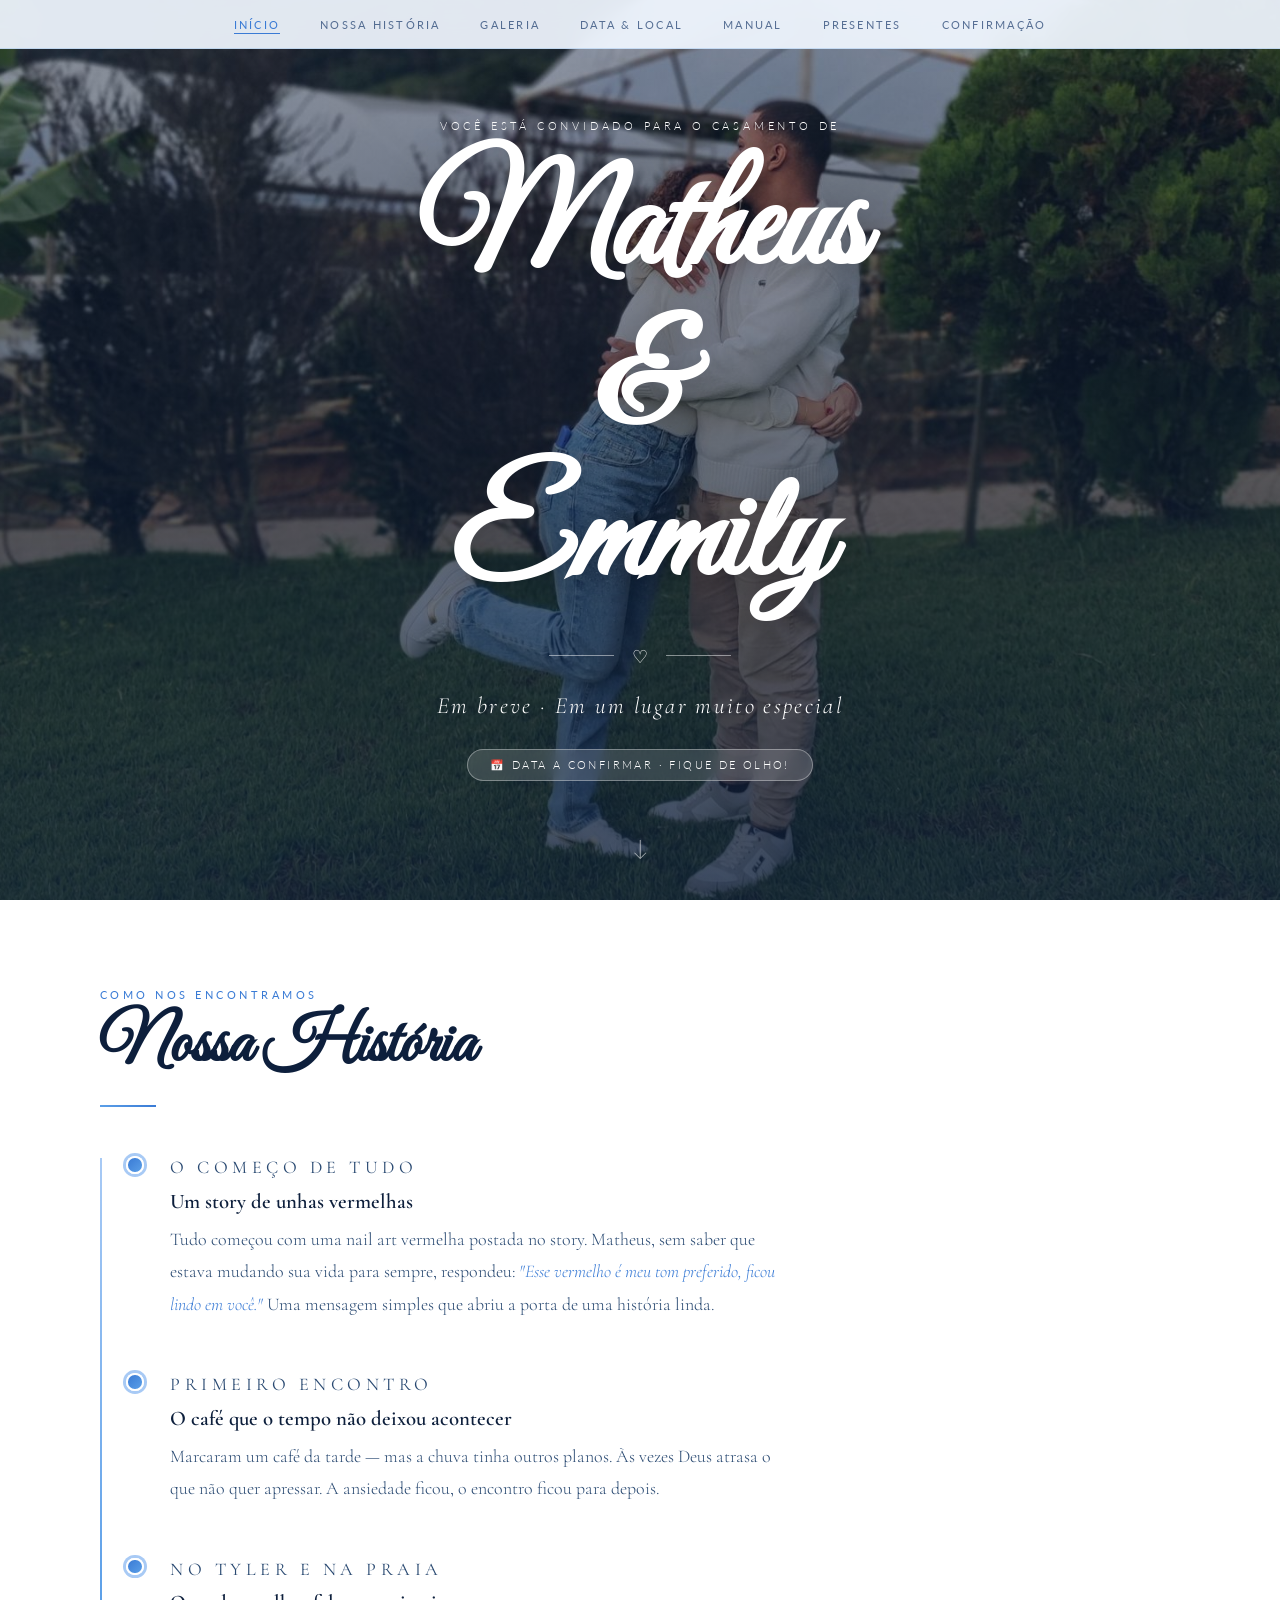
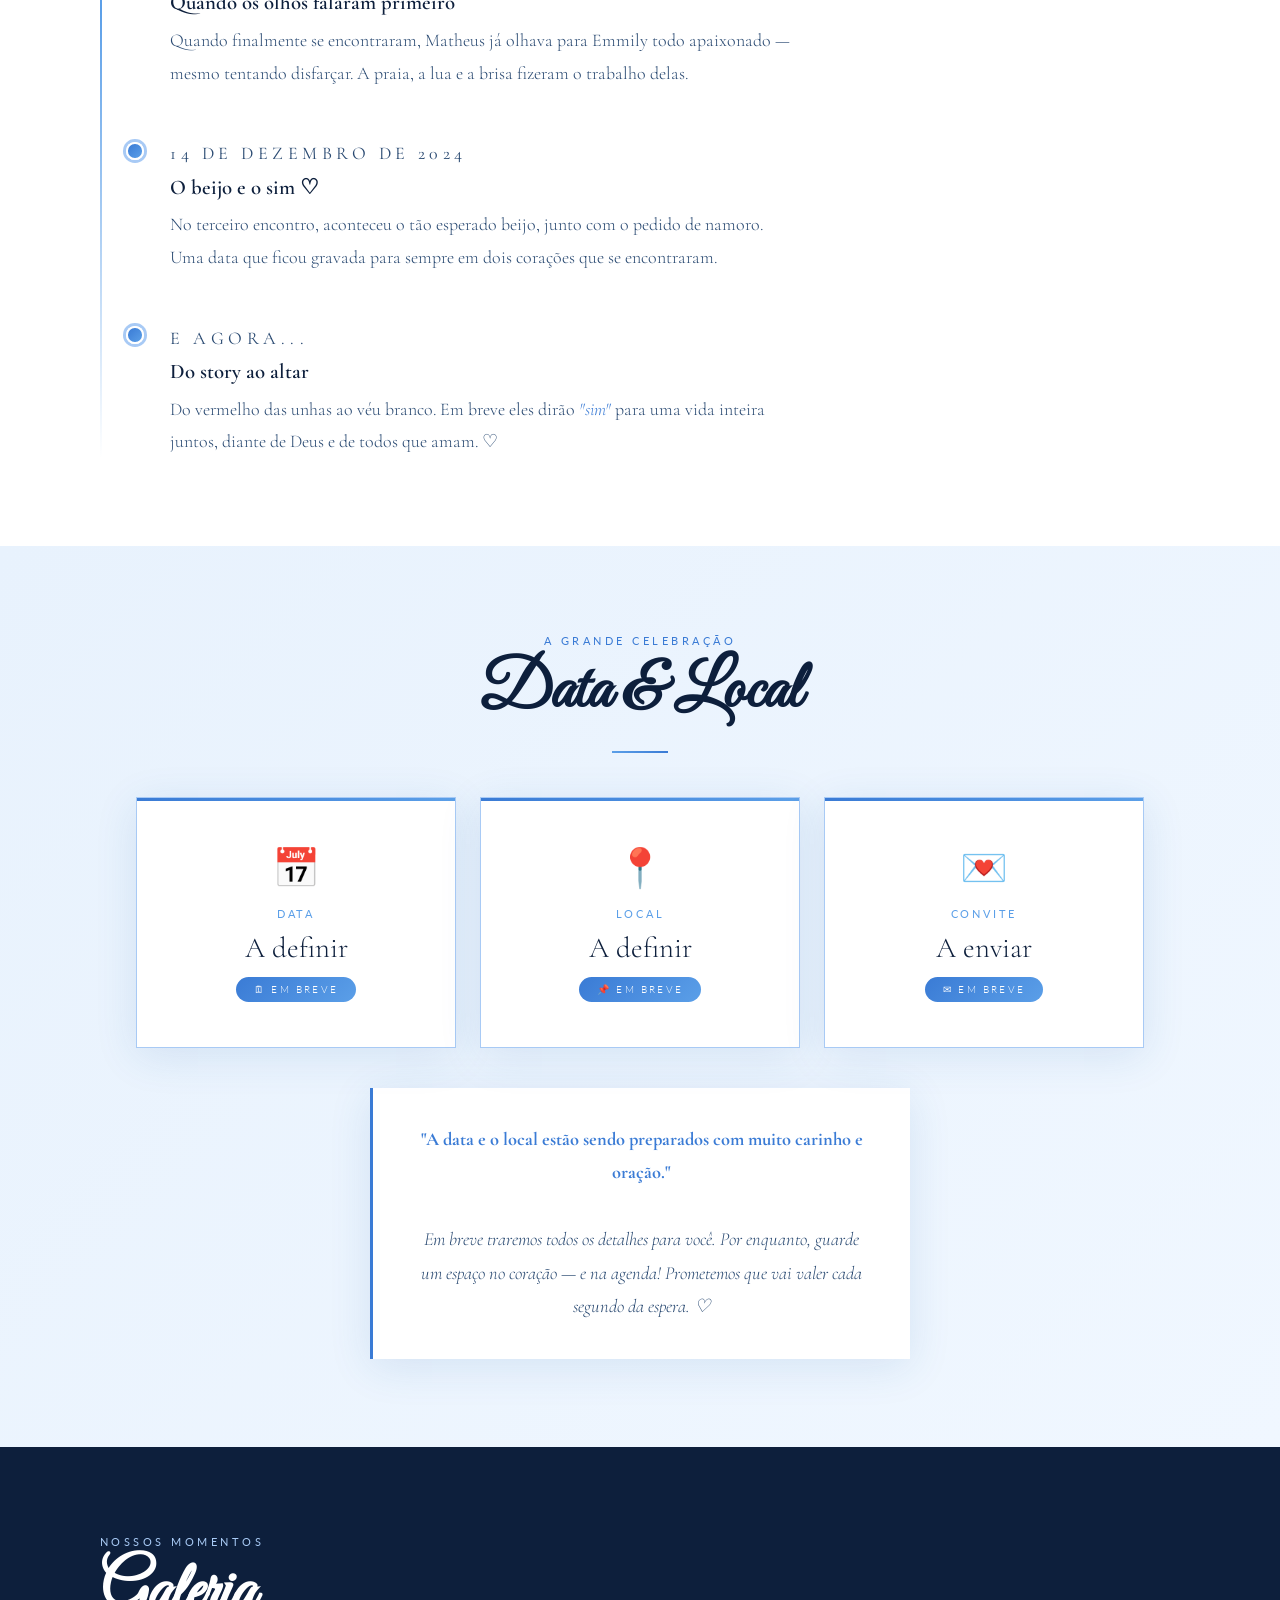
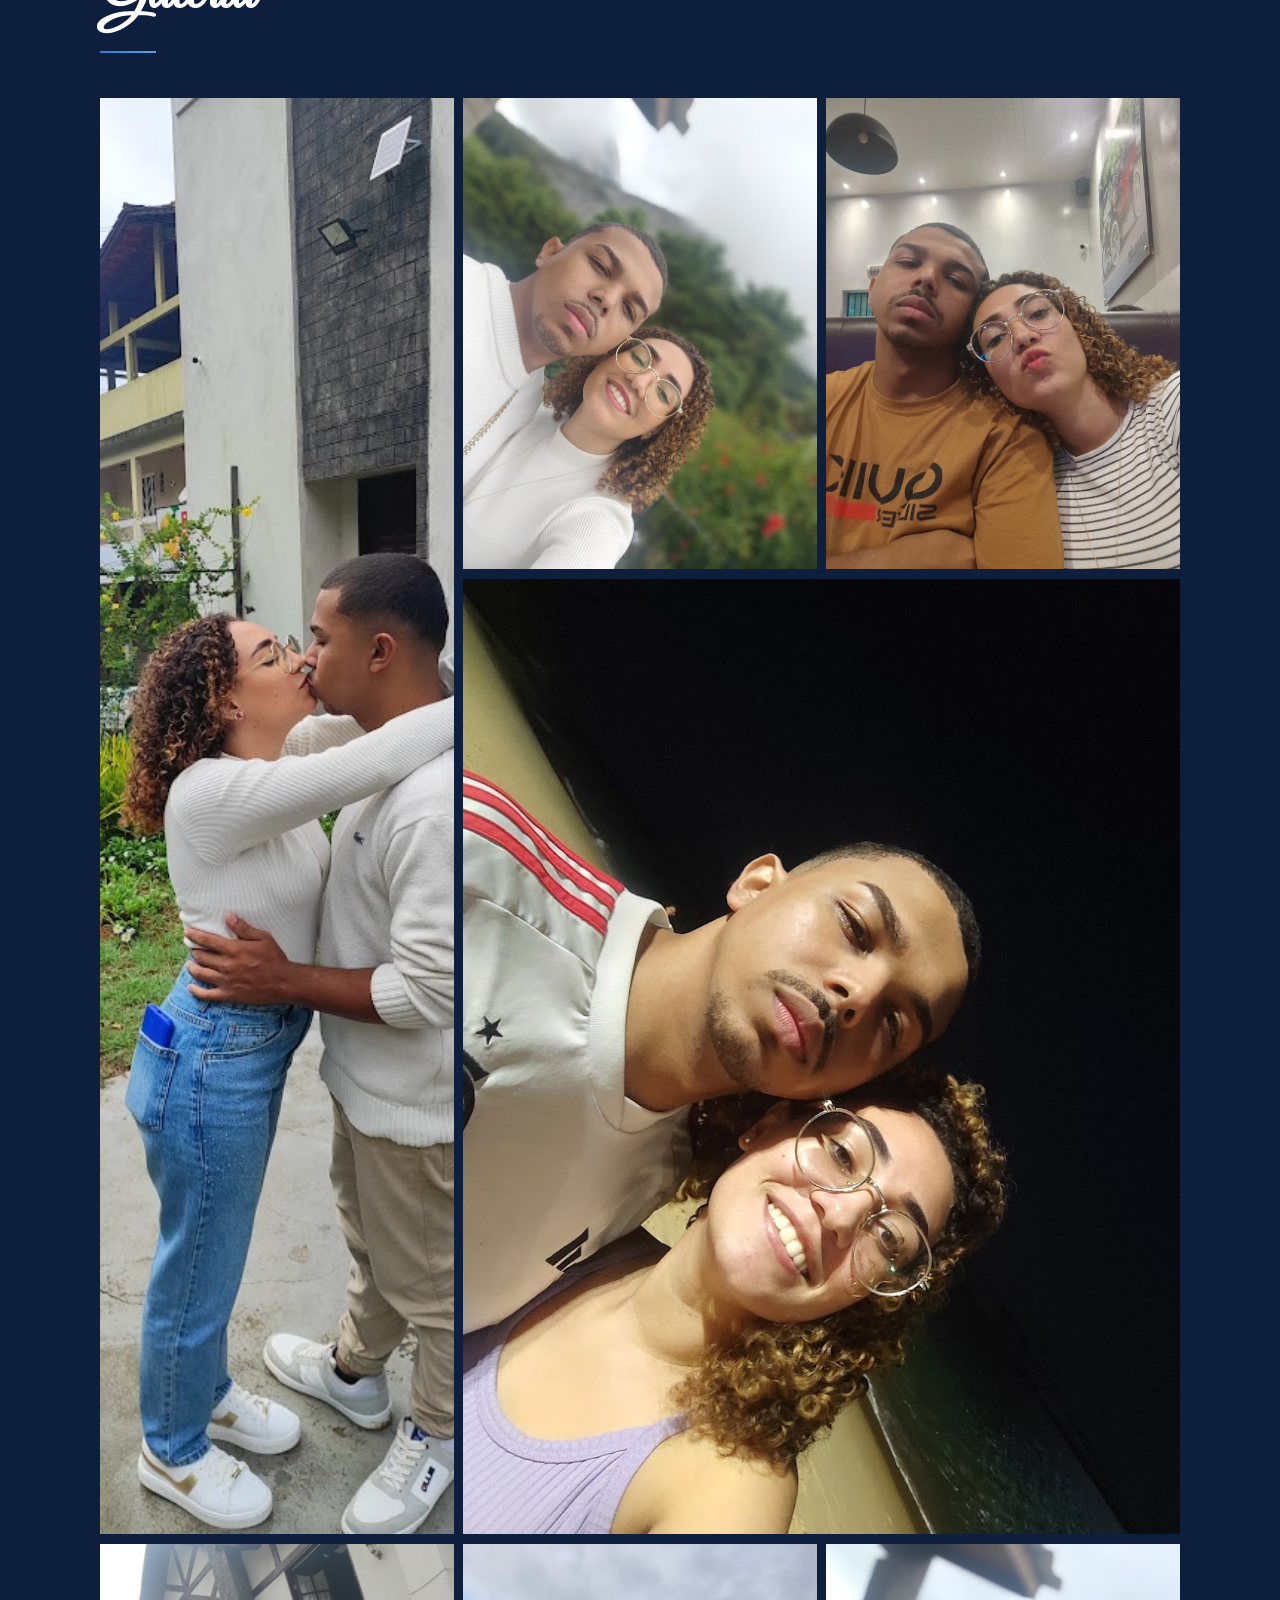
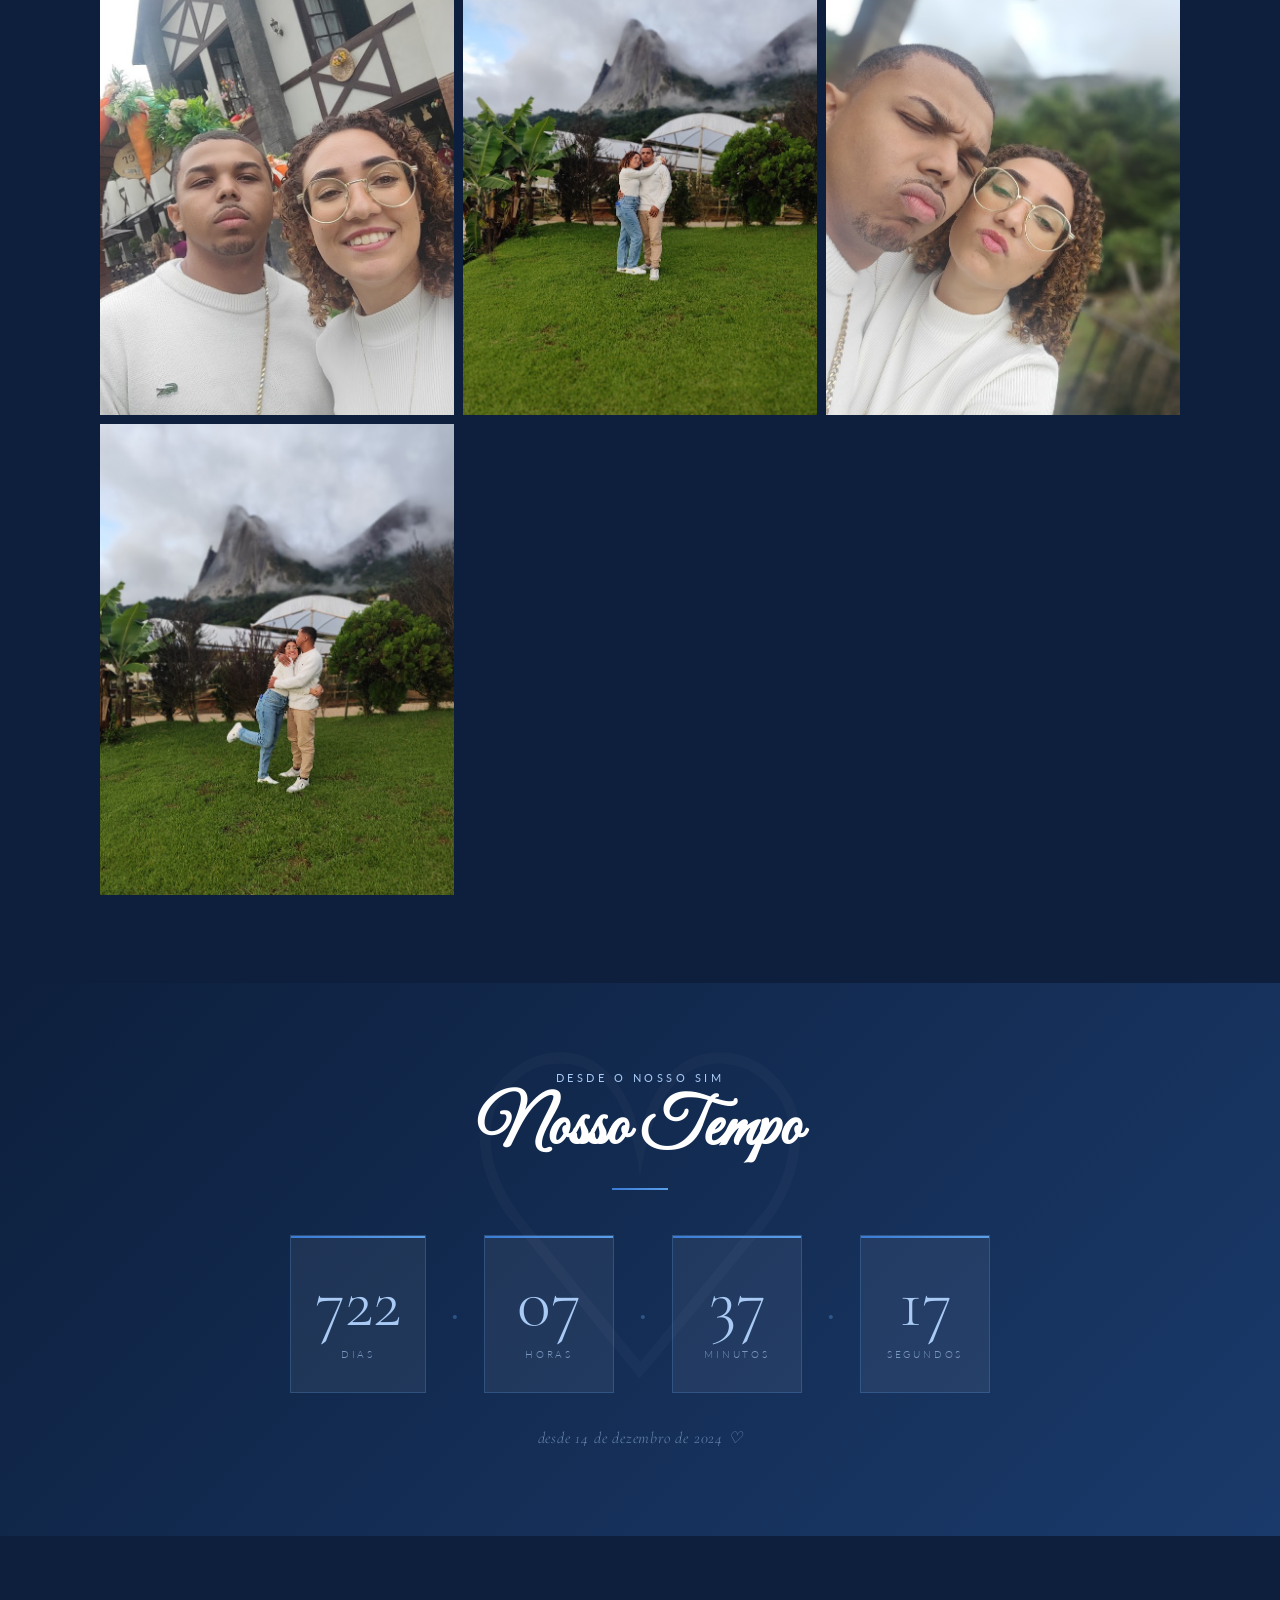
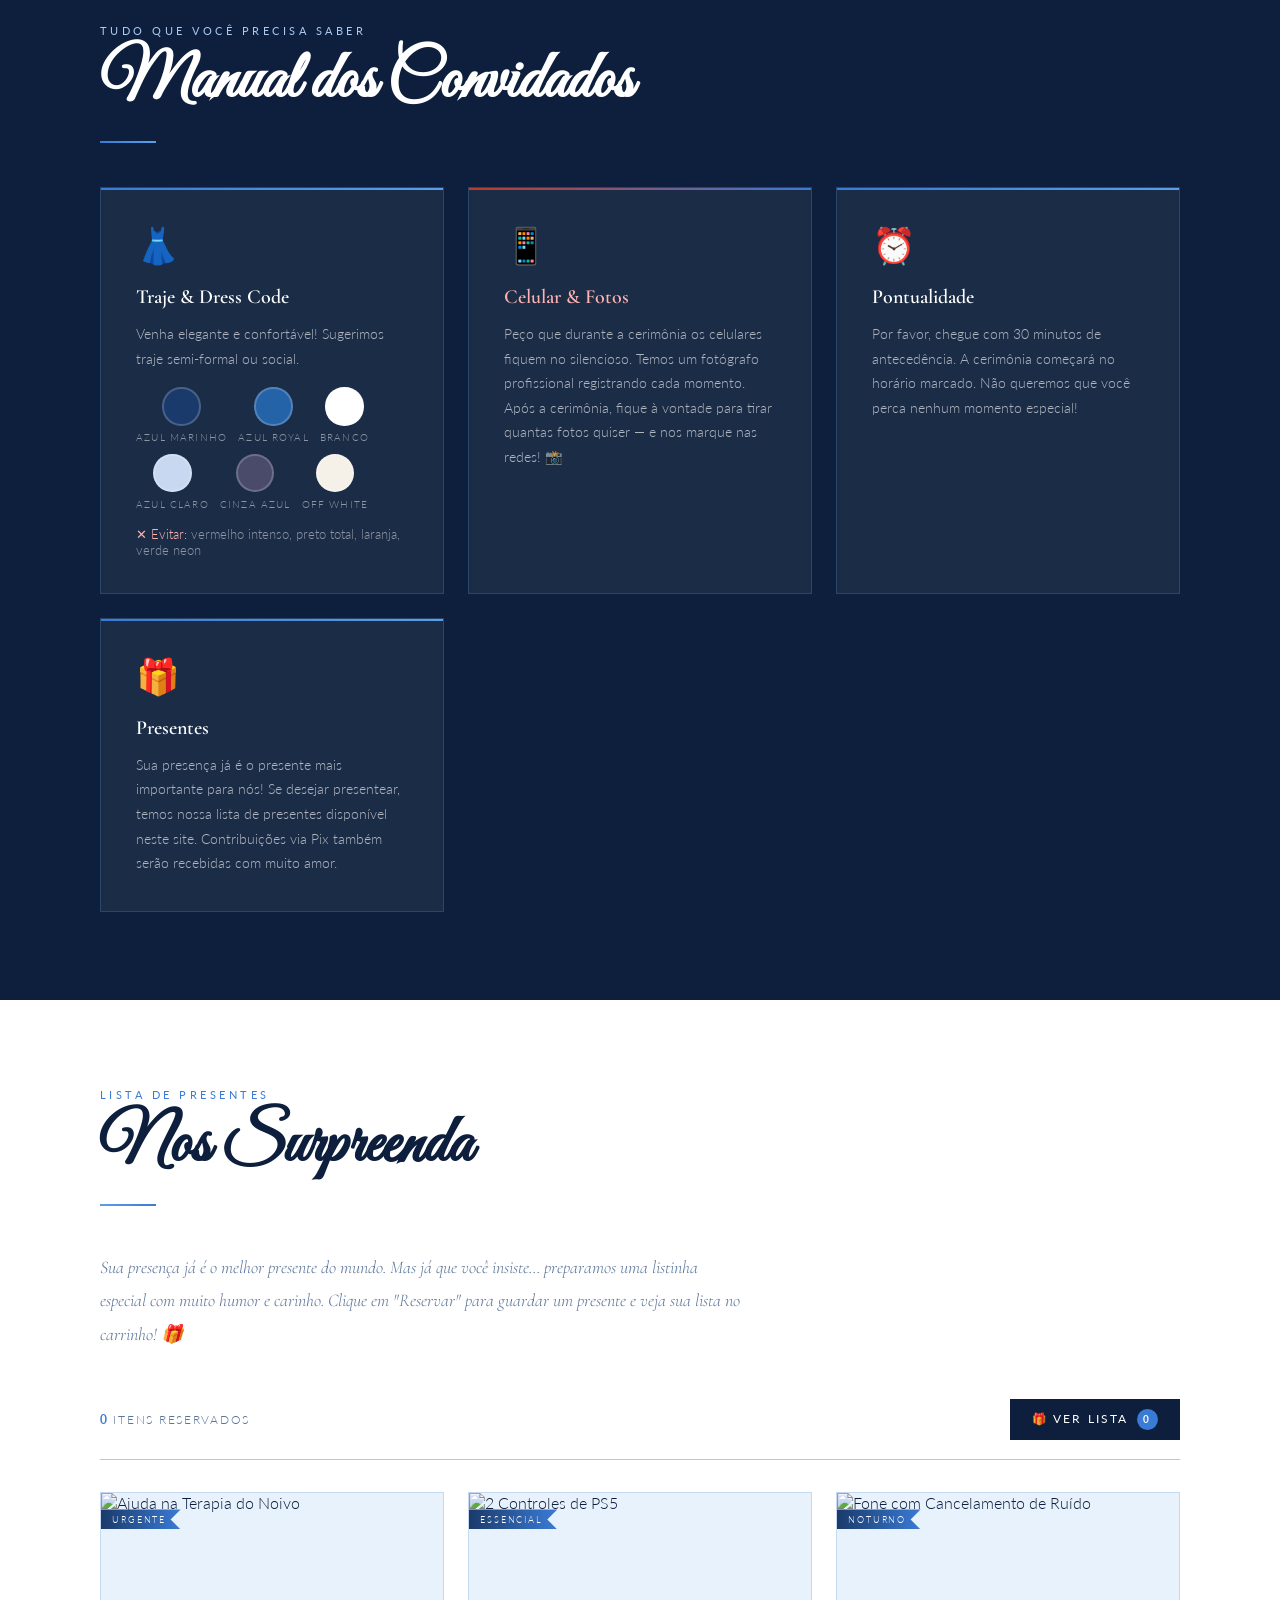
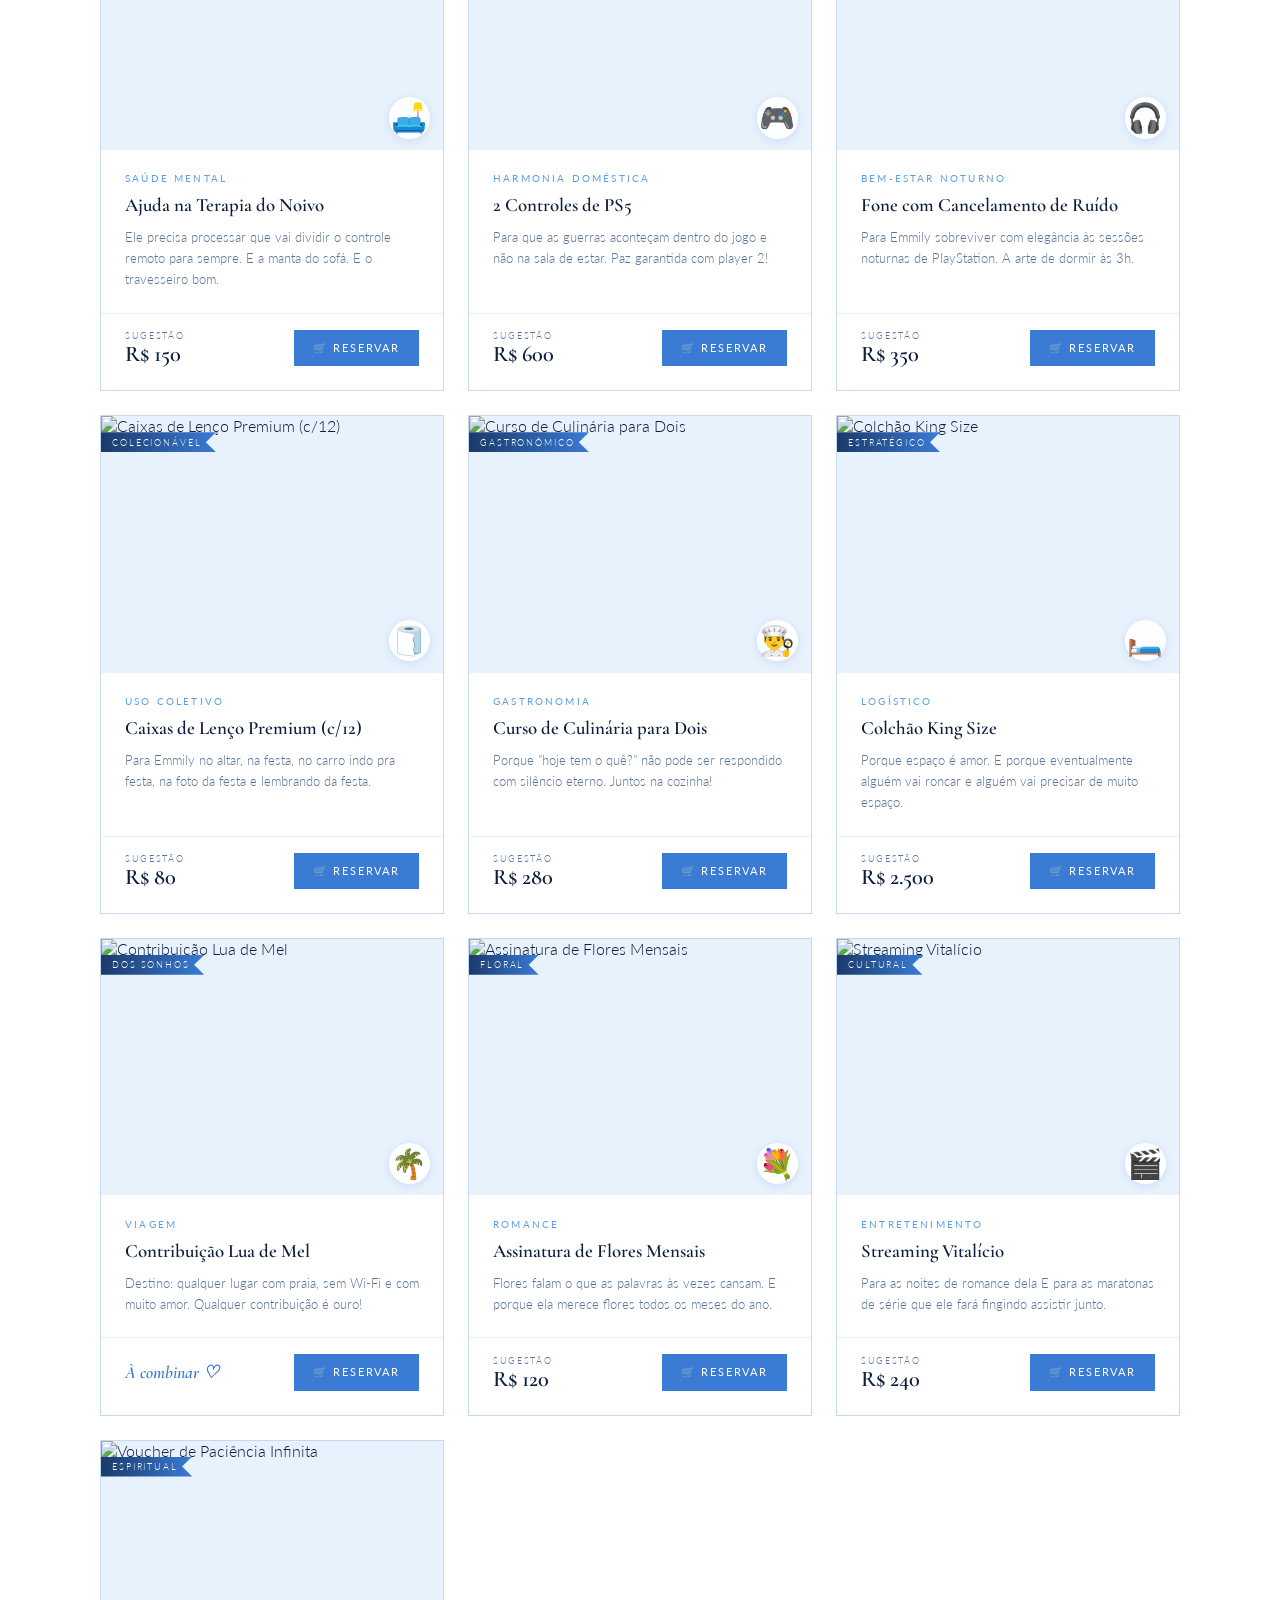
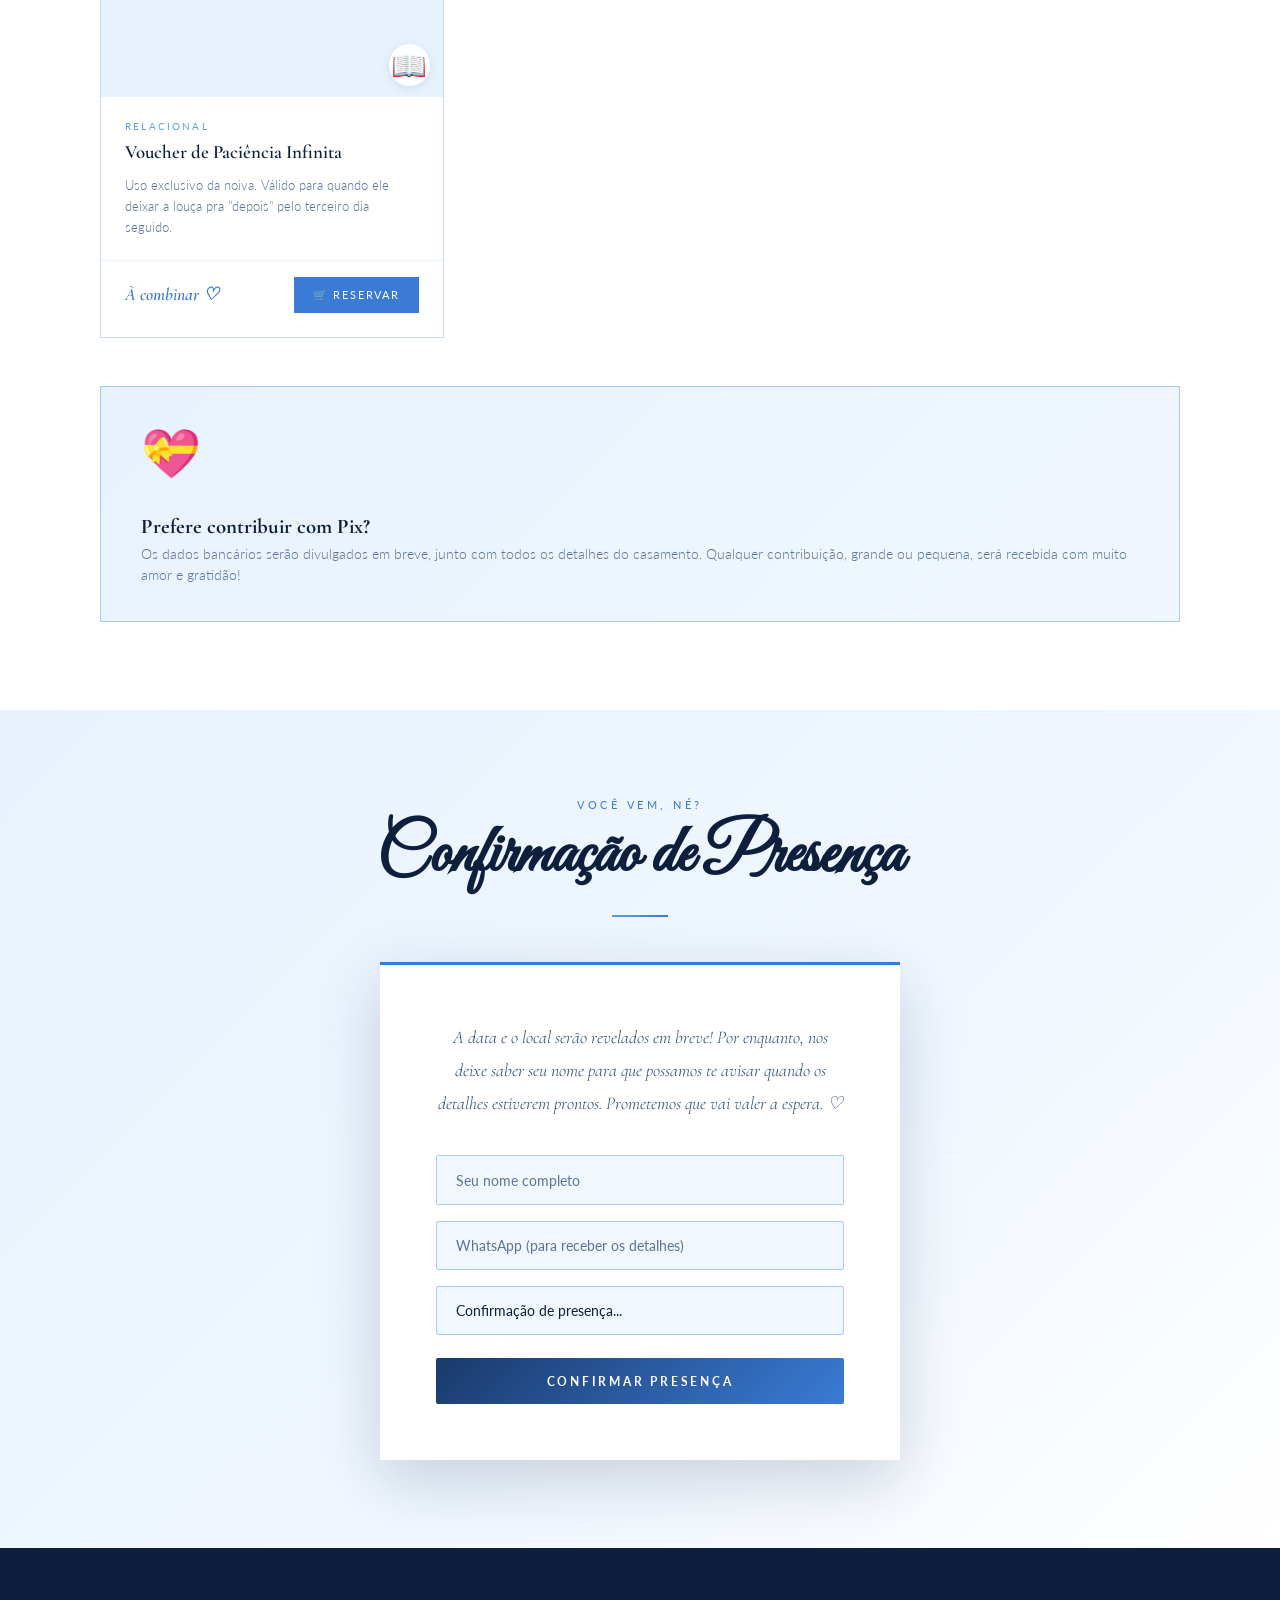
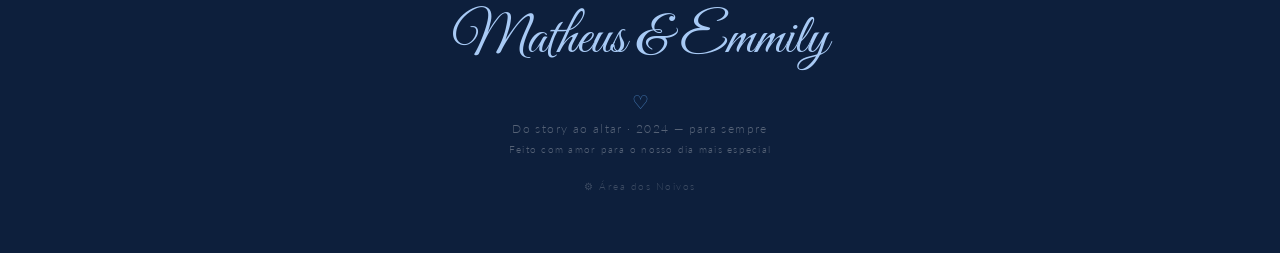
==== commit fa39110a: "Novas frases" ====
--- a/index.html
+++ b/index.html
@@ -113,7 +113,7 @@
         <p class="timeline-year">Primeiro encontro</p>
         <h3>O café que o tempo não deixou acontecer</h3>
         <p>
-          Marcaram um café da tarde — mas a chuva tinha outros planos. Às vezes o universo atrasa o que não quer apressar. A ansiedade ficou, o encontro ficou para depois.
+          Marcaram um café da tarde — mas a chuva tinha outros planos. Às vezes Deus atrasa o que não quer apressar. A ansiedade ficou, o encontro ficou para depois.
         </p>
       </div>
 
@@ -122,7 +122,7 @@
         <p class="timeline-year">No Tyler e na praia</p>
         <h3>Quando os olhos falaram primeiro</h3>
         <p>
-          Quando finalmente se encontraram, Matheus já olhava para Emmily todo apaixonado — mesmo tentando disfarçar. A praia, o sol e a brisa fizeram o trabalho deles.
+          Quando finalmente se encontraram, Matheus já olhava para Emmily todo apaixonado — mesmo tentando disfarçar. A praia, a lua e a brisa fizeram o trabalho delas.
         </p>
       </div>
 
